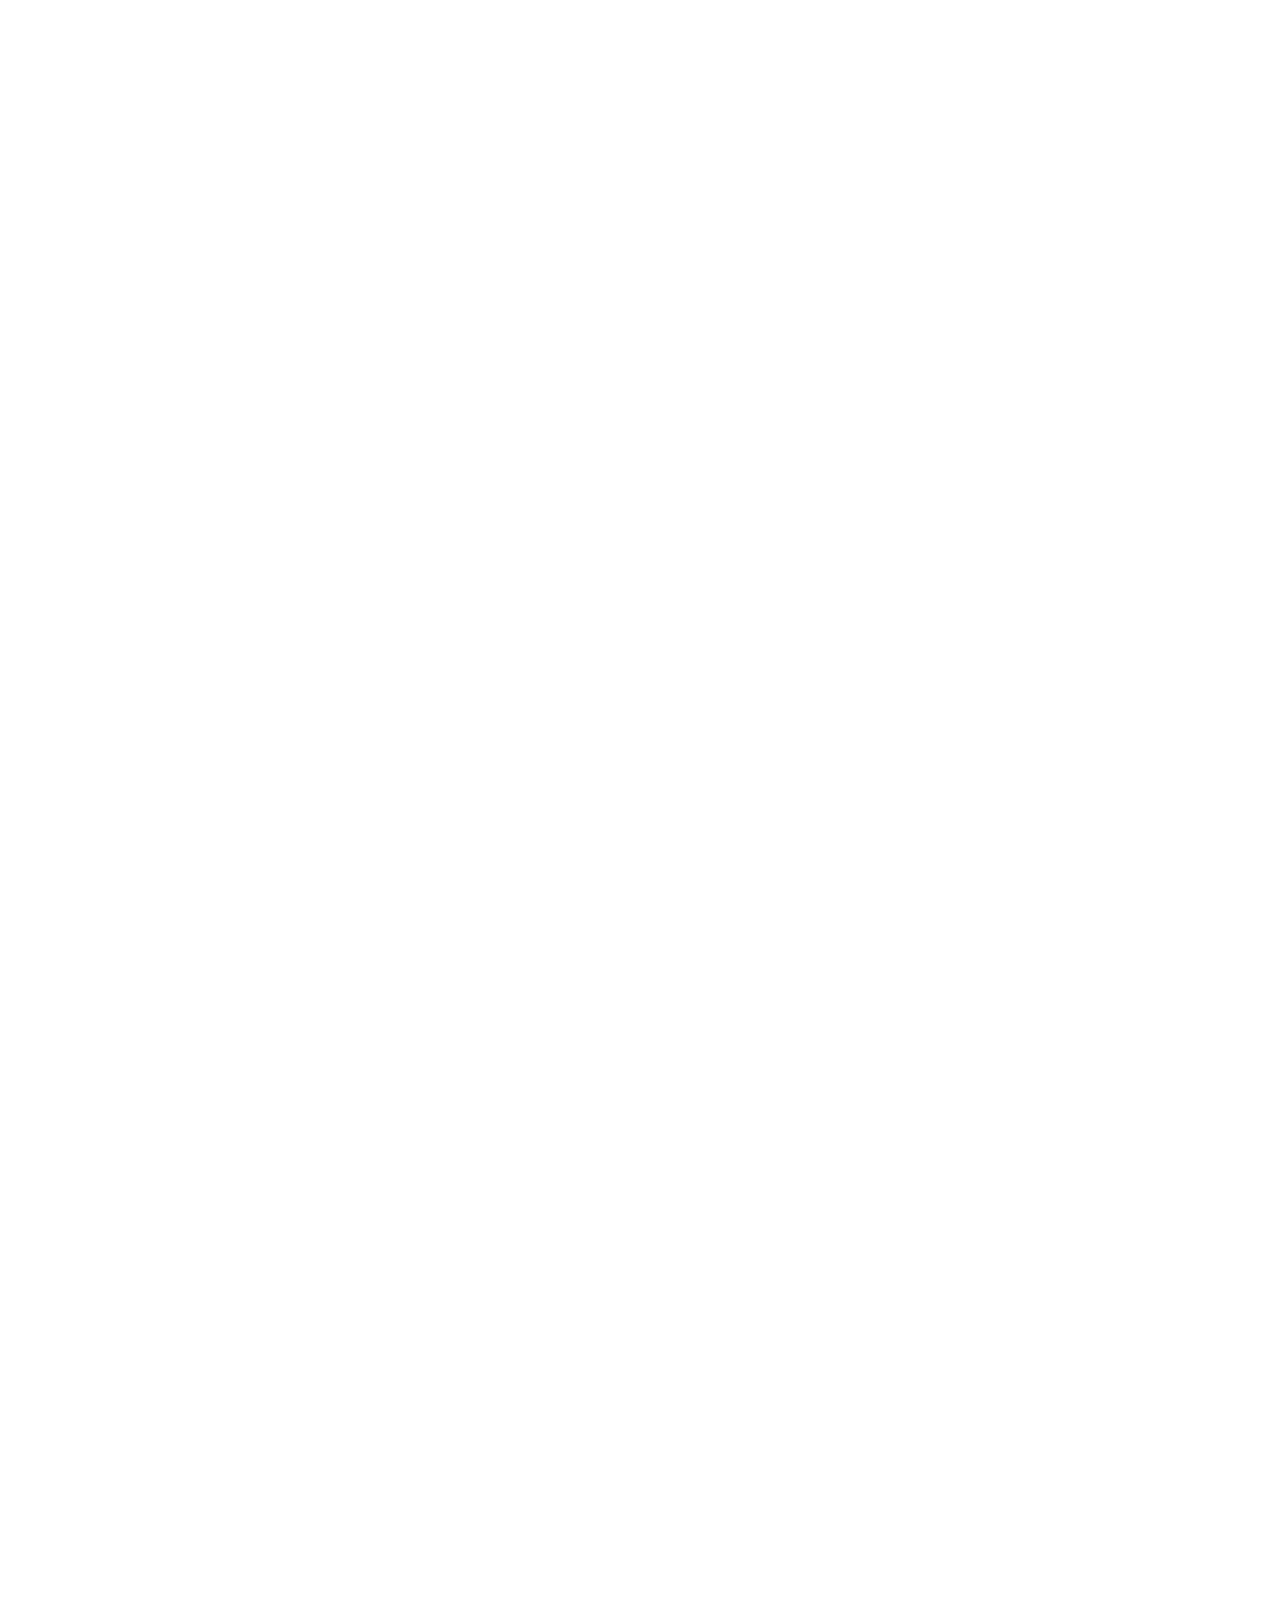
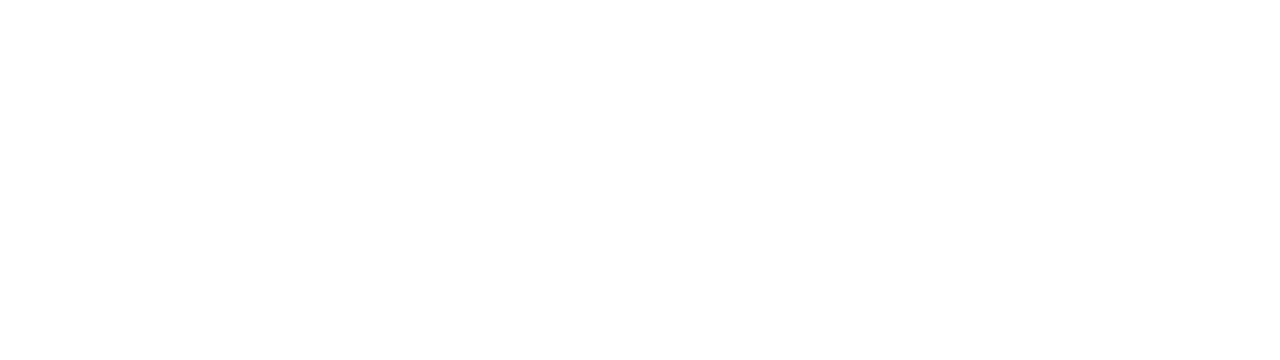
==== index.html @ fdbd2ed8 "Initial commit" ====
<!DOCTYPE html>
<html lang="en">
<head>
	<title>Caleb Winters</title>
	<meta charset="utf-8"/>
	<meta name="description" content="Caleb Winters is a sound designer and composer. He lives in Toronto." />
	<meta name="viewport" content="width=device-width, initial-scale=1.0, minimum-scale=1.0" />
	<meta name="google-site-verification" content="Ek0F6ujtkNCTBrGS--x4PzBOEgIcGZCTRM3AyG7fqHs" />

	<meta property="og:url" content="http://calebwinters.ca//"/>
	<meta property="og:site_name" content="Caleb Winters"/>


	<link rel="shortcut icon" type="image/ico" href="/favicon.png" />
	<link rel="stylesheet" media="screen, projection" href="/css/styles.min.css" />

	<!--[if lt IE 9]>
		<script src="http://html5shim.googlecode.com/svn/trunk/html5.js"></script>
	<![endif]-->

	<script src="/js/modernizr.js"></script>
	<script type="text/javascript">
		var html = document.getElementsByTagName('html')[0];
		html.className += '  wf-loading';
		setTimeout(function() { html.className = html.className.replace(' wf-loading', '');}, 4000);
		WebFontConfig = { fontdeck: { id: '41687' } };
		(function() {
		  var wf = document.createElement('script');
		  wf.src = ('https:' == document.location.protocol ? 'https' : 'http') +
		  '://ajax.googleapis.com/ajax/libs/webfont/1/webfont.js';
		  wf.type = 'text/javascript';
		  wf.async = 'true';
		  var s = document.getElementsByTagName('script')[0];
		  s.parentNode.insertBefore(wf, s);
		})();
	</script>
 	<script>
		window.analytics||(window.analytics=[]),window.analytics.methods=["identify","track","trackLink","trackForm","trackClick","trackSubmit","page","pageview","ab","alias","ready","group","on","once","off"],window.analytics.factory=function(t){return function(){var a=Array.prototype.slice.call(arguments);return a.unshift(t),window.analytics.push(a),window.analytics}};for(var i=0;i<window.analytics.methods.length;i++){var method=window.analytics.methods[i];window.analytics[method]=window.analytics.factory(method)}window.analytics.load=function(t){var a=document.createElement("script");a.type="text/javascript",a.async=!0,a.src=("https:"===document.location.protocol?"https://":"http://")+"d2dq2ahtl5zl1z.cloudfront.net/analytics.js/v1/"+t+"/analytics.min.js";var n=document.getElementsByTagName("script")[0];n.parentNode.insertBefore(a,n)},window.analytics.SNIPPET_VERSION="2.0.8",
		window.analytics.load("pyxj7vulhv");
		window.analytics.page("Index", "Home");
	</script>
</head>
<body>

	<div class="container">

		<header role="masthead"class="index-active">
	<div class="wrap">
		<!-- <a href="/" class="mark">&nbsp;</a> -->
		<img src="/img/loading.png" class="spinner" />
		<a href="/" class="name">Caleb Winters</a>
		<div>
			<a href="/about/" class="about-link">About</a>
			<a href="/" class="work-link">Portfolio</a>
			<a href="/" class="project-link">Project</a>
					</div>
	</div>
	<a href="/" class="index-link">Index</a>
</header>
		<section class="about page ">

	<div class="wrap">

		<article>


<h1><p>&nbsp;</p>
</h1>
<div class="mark">
	<img src="/img/mark.svg" />
</div>
<img class="portrait" src="/img/portrait.jpg" />

<section class="content">

	<p>Caleb Winters is a composer who specializes in audio production and recording. He has worked with organizations such as <a href="http://www.rcmusic.ca" target="_blank">The Royal Conservatory of Music</a> and <a href="http://graysonmatthews.com" target="_blank">Grayson Matthews</a>. He has also contributed to television shows as a musician and audio editor.</p>

<p>Since graduating from Fanshawe College, Caleb has been studying at the University of Ottawa with a major in communication. He is presently seeking opportunities in this field while he continues doing freelance audio work.</p>


	<div class="contact group">
		<h6>Contact</h6>
		<p>
			<a href="mailto:hello@calebwinters.ca">hello@calebwinters.ca</a>
			<a href="tel:+647 502-1991">+647 502-1991</a>
		</p>
	</div>

	<a href="http://rosszurowski.com/" class="small credit" target="_blank">Site by Ross Zurowski</a>
	<p class="small">Copyright &copy; Caleb Winters 2015</p>

</section>
		</article>

	</div>

</section>
		<section class="index active group">
		<div class="fill-wrap">
			<div class="wrap hidden">
				<div class="grid-sizer"></div>
				<div class="gutter-sizer"></div>
				<a href="/journey/" class="half">
					<div class="thumb"><img src="/journey/thumb.jpg" /><span class="play-icon"></span></div>
					<h3>Journey</h3>
					<h5>Composition</h5>
				</a>
				<a href="/led-by-the-wind/" class="full">
					<div class="thumb"><img src="/led-by-the-wind/thumb.jpg" /><span class="play-icon"></span></div>
					<h3>Led By the Wind</h3>
					<h5>Video</h5>
				</a>
				<a href="/pingu/" class="half">
					<div class="thumb"><img src="/pingu/thumb.jpg" /><span class="play-icon"></span></div>
					<h3>Pingu</h3>
					<h5>Composition & Foley</h5>
				</a>
				<a href="/the-next-step/" class="half">
					<div class="thumb"><img src="/the-next-step/thumb.jpg" /><span class="play-icon"></span></div>
					<h3>The Next Step</h3>
					<h5>Television Audio</h5>
				</a>
				<a href="/carnival-eats/" class="third">
					<div class="thumb"><img src="/carnival-eats/thumb.jpg" /><span class="play-icon"></span></div>
					<h3>Carnival Eats</h3>
					<h5>Television Audio</h5>
				</a>
				<a href="/yellow/" class="third">
					<div class="thumb"><img src="/yellow/thumb.png" /><span class="play-icon"></span></div>
					<h3>Yellow</h3>
					<h5>Cover Song</h5>
				</a>
				<a href="/elsewhere/" class="full">
					<div class="thumb"><img src="/elsewhere/thumb.jpg" /><span class="play-icon"></span></div>
					<h3>Elsewhere</h3>
					<h5>Album</h5>
				</a>
				<a href="/weather-jingle/" class="half">
					<div class="thumb"><img src="/weather-jingle/thumb.png" /><span class="play-icon"></span></div>
					<h3>Weather Jingle</h3>
					<h5>Composition</h5>
				</a>
				<a href="/you-are-the-sea/" class="third">
					<div class="thumb"><img src="/you-are-the-sea/thumb.jpg" /><span class="play-icon"></span></div>
					<h3>You Are The Sea</h3>
					<h5>Album</h5>
				</a>
		</div>
		</div>

		<footer>
			<div class="wrap">
				<p class="small">Copyright &copy; Caleb Winters 2015</p>
			</div>
		</footer>

	</section>
		<section class="project">

	<div class="wrap">

		<article>


<header>
	<h2></h2>
	<div>
		<h4 class="year"></h4>
		<h4 class="client"></h4>
	</div>
</header>

<div class="content">
	<div class="description">
		<p>Caleb Winters is a sound designer and composer. He lives in Toronto.</p>
	</div>
	</div>


	<div class="cta">
			<a href="/" class="back-to-index">Back to Index</a>
		</div>


		</article>

	</div>

</section>
			<div class="supports-error">
		<div class="wrap">
			<p>I'm really sorry about this, but your browser is too old to play the audio/video on this site.</p>
			<p>You can download a zip of my portfolio <a href="#">here</a>, or you can (and probably should) <a href="#">upgrade your browser</a>.</p>
			<a href="#" class="supports-error-close">Continue to the site anyways</a>
		</div>
	</div>
	</div>


<script src="/js/jquery.min.js"></script>
	<script src="/js/scripts.min.js"></script>
</body>
</html>
---- css/styles.min.css ----
article,aside,details,figcaption,figure,footer,header,hgroup,main,nav,section,summary{display:block}audio,canvas,video{display:inline-block}audio:not([controls]){display:none;height:0}[hidden]{display:none}html{font-family:sans-serif;-webkit-text-size-adjust:100%;-ms-text-size-adjust:100%}body{margin:0}a:focus{outline:none}a:active,a:hover{outline:0}h1{margin:.67em 0}abbr[title]{border-bottom:1px dotted}b,strong{font-weight:700}dfn{font-style:italic}hr{box-sizing:content-box;height:0}mark{background:#ff0;color:#000}code,kbd,pre,samp{font-family:monospace,serif;font-size:1em}pre{white-space:pre-wrap}q{quotes:"\201C" "\201D" "\2018" "\2019"}small{font-size:80%}sub,sup{position:relative;font-size:75%;line-height:0;vertical-align:baseline}sup{top:-.5em}sub{bottom:-.25em}img{border:0}svg:not(:root){overflow:hidden}figure{margin:0}fieldset{border:1px solid silver;margin:0 2px;padding:.35em .625em .75em}legend{border:0;padding:0}button,input,select,textarea{margin:0;font-family:inherit;font-size:100%}button,input{line-height:normal}button,select{text-transform:none}button,html input[type="button"],input[type="reset"],input[type="submit"]{cursor:pointer;-webkit-appearance:none;-moz-appearance:none;-ms-appearance:none;appearance:none}button[disabled],html input[disabled]{cursor:default}input[type="checkbox"],input[type="radio"]{box-sizing:border-box;padding:0}input[type="search"]{box-sizing:content-box;-webkit-appearance:textfield}input[type="search"]::-webkit-search-cancel-button,input[type="search"]::-webkit-search-decoration{-webkit-appearance:none}button::-moz-focus-inner,input::-moz-focus-inner{border:0;padding:0}textarea{overflow:auto;vertical-align:top}table{border-spacing:0;border-collapse:collapse}*{box-sizing:border-box}.group:after,.project header:after,.project .content:after,.wrap:after{display:block;visibility:hidden;clear:both;height:0;content:"."}html{background:#fff;font-size:100%;height:100%}body{position:relative;width:100%;height:100%;color:#777;font:1rem/1.5 "Apercu Regular","Apercu",Arial,sans-serif;font-size-adjust:.508;font-weight:400;font-style:normal;opacity:1;-webkit-transition:opacity 200ms ease;transition:opacity 200ms ease}.container{position:relative;overflow:hidden;min-height:100%}.wrap{margin:0 auto;width:90%;max-width:48.75em}h1,h2,h3,h4,h5,h6{font-weight:500;text-rendering:optimizeLegibility}h1{color:#333;font-size:3em;line-height:1.375}h2{color:#444;font-size:1.5em}h2,h3{margin:0;text-transform:uppercase;letter-spacing:.09em}h3{color:#333;font-size:.9375em}h4{margin:0;color:#777}h5{margin:0;color:#8a8a8a;font-size:.6875em}h6{margin:.8em 0;color:#333;font-size:1em}a{color:inherit;text-decoration:none}.button{border:2px #8be4c2 solid;padding:.6em .9em;color:#64c998;font-size:.75em;letter-spacing:.07em;line-height:1;text-transform:uppercase}.button:hover{color:#fff;background:#8be4c2}p a{border-bottom:2px #777 solid;line-height:1.2}p{font-weight:400;margin:0 0 1em}.small{color:#999;font-size:.7em}.no-wrap{white-space:nowrap}ul{margin:0;list-style:none}img,video{display:block;max-width:100%;height:auto}.wf-loading body{visibility:hidden;opacity:0}.supports-error{display:none;position:fixed;top:0;left:0;right:0;bottom:0;background:#ff5252;padding:12.5% 0;color:#fff;font-size:1.7em;z-index:999}.no-support .supports-error{display:block}.supports-error .wrap{max-width:20em}.supports-error a{color:#861923;border-bottom:.15em #861923 solid}.supports-error p+p{margin-bottom:2em}.supports-error .supports-error-close{font-size:.5em}.supports-error .supports-error-close:after{content:" →";border-bottom:.15em #ff5252 solid}header[role="masthead"]{position:fixed;padding:3.5rem 0;top:0;left:0;right:0;z-index:9}header[role="masthead"] .index-link{opacity:0;pointer-events:none}header[role="masthead"].about-active .index-link,header[role="masthead"].project-active .index-link{display:block;position:fixed;top:3.7rem;right:94%;border-bottom:2px #555 solid;pointer-events:auto;opacity:1;color:#333;font-size:.8125em;-webkit-transition:opacity 200ms ease;transition:opacity 200ms ease}header[role="masthead"].about-active .index-link:hover,header[role="masthead"].project-active .index-link:hover{color:#555;border-bottom-color:#777}header[role="masthead"].about-active .index-link{left:93%;right:auto}header[role="masthead"] .wrap{position:absolute;left:5%;right:5%;width:70%;-webkit-transition:left 800ms cubic-bezier(.19,1,.22,1),right 800ms cubic-bezier(.19,1,.22,1),width 800ms cubic-bezier(.19,1,.22,1);transition:left 800ms cubic-bezier(.19,1,.22,1),right 800ms cubic-bezier(.19,1,.22,1),width 800ms cubic-bezier(.19,1,.22,1)}header[role="masthead"].project-active .wrap{left:9.5%;width:59.5%}header[role="masthead"].about-active .wrap{right:12.5%;width:64%}header[role="masthead"] div a{display:inline-block;margin-right:.9em;color:#222;font-size:.8125em;line-height:1rem;vertical-align:middle;-webkit-transition:opacity 200ms ease,visibility 200ms ease;transition:opacity 200ms ease,visibility 200ms ease}header[role="masthead"] .work-link,header[role="masthead"] .about-link,header[role="masthead"] .project-link{opacity:.5}header[role="masthead"] .name+div{display:inline-block}header[role="masthead"] div .name{margin-right:4.75em}header[role="masthead"] div .project-link{visibility:hidden;pointer-events:none;opacity:0}header[role="masthead"].about-active .name{color:#8be4c2}header[role="masthead"] .work-link:hover,header[role="masthead"] .about-link:hover,header[role="masthead"].index-active .work-link,header[role="masthead"].about-active .about-link,header[role="masthead"].project-active .project-link{visibility:visible;opacity:1}header[role="masthead"] .name:before{content:'About ';visibility:hidden;position:absolute;left:-4.25em;pointer-events:none;margin:0 .5em;text-align:right;opacity:0;-webkit-transition:opacity 200ms ease,visibility 200ms ease;transition:opacity 200ms ease,visibility 200ms ease}header[role="masthead"].about-active .name:before{visibility:visible;opacity:.5}header[role="masthead"] .spinner{position:absolute;top:20%;left:-2em;-webkit-animation:loading-spin .5s infinite linear;animation:loading-spin .5s infinite linear;-webkit-transition:opacity 200ms ease;transition:opacity 200ms ease;opacity:0}header[role="masthead"].index-active.loading .spinner{opacity:1}.page,.project,.index{position:fixed;top:0;bottom:0;left:0;right:0;width:100%;-webkit-transition:-webkit-transform 800ms cubic-bezier(.19,1,.12,1),opacity 400ms ease;transition:transform 800ms cubic-bezier(.19,1,.12,1),opacity 400ms ease}.page.active,.project.active,.index.active{display:block;position:relative}.index.active{z-index:7}.page.active,.project.active{width:77.5%;z-index:8}.page.active{-webkit-transform:translateX(-120%);-ms-transform:translateX(-120%);transform:translateX(-120%)}.project.active{margin-left:auto}.project.active.slide{-webkit-transform:translateX(0);-ms-transform:translateX(0);transform:translateX(0)}.about.active.slide{-webkit-transform:translateX(7.5%);-ms-transform:translateX(7.5%);transform:translateX(7.5%)}.page .wrap{position:relative}.index .fill-wrap,.project .wrap,.not-found .wrap{position:relative;padding-top:14em}.page .wrap{padding-top:14.7em}.index.previous .fill-wrap,.index.next .fill-wrap{cursor:pointer;background:#f2f2f2;-webkit-transition:background-color 1200ms ease;transition:background-color 1200ms ease}.index.previous{-webkit-transform:translateX(-85%);-ms-transform:translateX(-85%);transform:translateX(-85%)}.index.next{-webkit-transform:translateX(85%);-ms-transform:translateX(85%);transform:translateX(85%)}.index.previous .wrap,.index.next .wrap{opacity:.5}.index .fill-wrap{margin:0 auto;width:100%;min-height:100%}.index .fill-wrap .wrap{max-width:none;-webkit-transition:opacity 800ms ease;transition:opacity 800ms ease}.index .fill-wrap .wrap.hidden{opacity:0}.index.active{margin-bottom:4em}.index .grid-sizer{width:6%}.index .gutter-sizer{width:9%}.index a{float:left;width:auto;margin-bottom:5%}.index.previous a,.index.next a{pointer-events:none}.index a .thumb:hover:after{background:rgba(0,0,0,.2)}.index a .thumb:hover .play-icon:after{opacity:1;-webkit-transform:translate(0,0);-ms-transform:translate(0,0);transform:translate(0,0)}.index a:hover h3,.index a:hover h5{opacity:.6}.index a .thumb{position:relative;margin-bottom:1em}.index a .thumb:after{left:0;background:rgba(0,0,0,0);-webkit-transition:background 200ms ease;transition:background 200ms ease}.index a .thumb:after,.index a .play-icon:after{content:' ';position:absolute;top:0;right:0;bottom:0}.index a .play-icon:after{display:block;opacity:0;left:2.75em;margin:auto;background:0 0;border:20px solid transparent;border-width:20px 42px;border-left-color:#fff;width:0;height:0;-webkit-transform:translate(0,5px);-ms-transform:translate(0,5px);transform:translate(0,5px);-webkit-transition:opacity 200ms ease,-webkit-transform 200ms ease;transition:opacity 200ms ease,transform 200ms ease;z-index:99}.index a.full{width:54%}.index a.half{width:37%}.index a.third{width:24%}footer{margin:4em 0}.project{display:none;-webkit-transform:translateX(120%);-ms-transform:translateX(120%);transform:translateX(120%);margin-bottom:8em}.project .wrap{margin:0 auto 0 0}.project .video,.project .audio{margin-bottom:4em}.project header{margin-bottom:3.5em}.project h2{float:left;line-height:1.7rem;width:47%}.project h2:before{content:' ';display:block;margin:0 0 .8rem;background:#f2f2f2;width:3.75rem;height:.35rem}.project header div{float:left;margin:0 5% 0 7%;width:38%}.project h4{float:left;margin:0 2em 1em 0;font-weight:500;line-height:1.2rem;vertical-align:bottom}.project h4:before{content:' ';display:block;margin:0 0 1.25rem;background:#f2f2f2;width:2.5rem;height:.35rem}.project .content{margin-bottom:2em}.project .content .description{float:left;width:47%;font-size:.875rem}.project .copyright{float:left;margin:0 5% 1em 7%;width:38%;color:#999;font-size:.7em}.project .cta{margin:6em 0 8em}.cta a{border-bottom:2px #777 solid}.page{display:none;-webkit-transform:translateX(-50%);-ms-transform:translateX(-50%);transform:translateX(-50%)}.page .content{max-width:30em}.about header[role="masthead"] .index-link{display:block;right:auto;left:93%}.about{margin:0 0 6em}.about .index{background:#f2f2f2;position:absolute;top:0;bottom:0;left:85%;width:100%;overflow:hidden;opacity:.7}.about h1{color:#111;max-width:10em;margin:-.3em 0 0 -3em}.about .mark{display:block;position:absolute;top:49%;left:-12em;z-index:-1}.about .portrait{position:absolute;top:2.2em;left:39%;width:60%;max-width:26em;z-index:-1}.about .contact{margin:4em 0 3em}.about .contact a{float:left;clear:left;margin-bottom:.6em}.video,.audio{background:#000;position:relative;-webkit-user-select:none;-moz-user-select:none;-ms-user-select:none;user-select:none}.video.state-fullscreen{background:#000;max-width:none;width:100%;height:100%;margin:0}.video.state-fullscreen video{position:absolute;top:0;bottom:0;left:0;right:0;margin:auto;min-height:100%;min-width:100%;max-width:none}.video.state-fullscreen:not(.state-controls){cursor:none}.video .meta,.audio .meta{cursor:default;position:absolute;top:0;left:102%;right:-50%;font-size:.8125em;-webkit-transform:rotate(90deg);-ms-transform:rotate(90deg);transform:rotate(90deg);-webkit-transform-origin:left bottom;-ms-transform-origin:left bottom;transform-origin:left bottom}.video.state-fullscreen .meta{display:none}.video video{opacity:1;-webkit-transition:opacity 800ms ease 800ms;transition:opacity 800ms ease 800ms}.video .preview{cursor:pointer;position:absolute;top:0;left:0;right:0;bottom:0;opacity:0;z-index:4;-webkit-transition:opacity 300ms ease 0;transition:opacity 300ms ease 0}.video.state-preview .preview{opacity:1;-webkit-transition-delay:200ms;transition-delay:200ms}.video.state-playing .preview{display:none}.video.state-preview:hover .preview .overlay{background:rgba(0,0,0,.2)}.video.state-preview:not(.state-playing) video{opacity:0;-webkit-transition-delay:0;transition-delay:0}.video .preview .preview-play{position:absolute;top:50%;left:50%;margin:-1.6em 0 0 -1.8em;width:3.6em;height:3.2em;z-index:15;-webkit-transition:opacity 300ms ease;transition:opacity 300ms ease}.video .preview .overlay{position:absolute;top:0;left:0;right:0;bottom:0;background:rgba(0,0,0,.3);-webkit-transition:background 300ms ease;transition:background 300ms ease}.preview .preview-play:before,.controls .play-pause:before{content:' ';display:block;position:relative;top:0;right:1px;background:0 0;border:14px solid transparent;border-width:14px 30px;border-left-color:#fff;width:0;height:0;-webkit-transform:scale(.999);-ms-transform:scale(.999);transform:scale(.999);opacity:1}.preview .preview-play:before{border-width:24px 50px}.controls .play-pause:hover,.video.state-preview:hover .preview-play{opacity:.6}.video.state-playing .controls .play-pause:before,.audio.state-playing .controls .play-pause:before{top:0;right:0;border-width:0 8px;border-left-color:#fff;border-right-color:#fff;width:6px;height:28px}.video .controls,.audio .controls{position:absolute;top:0;left:0;right:0;bottom:0;background:-webkit-linear-gradient(top,rgba(0,0,0,0)0%,rgba(0,0,0,0)75%,rgba(0,0,0,.09)85%,rgba(0,0,0,.31)97%,rgba(0,0,0,.36)100%);background:linear-gradient(to bottom,rgba(0,0,0,0)0%,rgba(0,0,0,0)75%,rgba(0,0,0,.09)85%,rgba(0,0,0,.31)97%,rgba(0,0,0,.36)100%)}.video.hide-control-overlay .controls,.audio.hide-control-overlay .controls{background:0 0}.video .controls{opacity:0;-webkit-transition:opacity 400ms ease 100ms;transition:opacity 400ms ease 100ms}.video.state-controls:not(.state-preview) .controls{opacity:1;-webkit-transition:opacity 400ms ease 0;transition:opacity 400ms ease 0}.controls .play-pause,.controls .progress,.controls .fullscreen{position:absolute;z-index:10}.controls .play-pause{left:2.75em;bottom:1.6em;width:2em;height:1.8em}.controls .progress{left:18%;bottom:1.6em}.controls .fullscreen{right:2.3em;bottom:1.8em}.controls .progress{cursor:pointer;width:72%}.audio .controls .progress{width:82%}.album .controls .progress{width:50%}.controls .progress .current-time,.controls .progress .total-time,.controls .progress .track{display:inline-block;color:#fff;line-height:2em;vertical-align:middle}.controls .progress .current-time,.controls .progress .total-time{font-size:.6875em;font-weight:300;opacity:.3;width:2.8em}.controls .progress .total-time{padding-left:.1em;text-align:center}.controls .track{position:relative;top:-1px;background:rgba(255,255,255,.3);width:80%;height:.25em}.controls .track .playhead{position:absolute;top:0;left:0;bottom:0;width:0;background:rgba(255,255,255,1)}.controls .fullscreen{background:url('/img/fullscreen.svg') no-repeat;width:16px;height:16px;vertical-align:middle}.controls .fullscreen:hover{opacity:.6}.video.state-fullscreen .controls .fullscreen{background-image:url('/img/no-fullscreen.svg')}.controls .playlist{background:rgba(25,25,25,.95);position:absolute;top:0;bottom:0;right:0;width:11.875rem;font-size:.8125em;line-height:2}.controls .playlist nav{position:absolute;left:0;right:0;bottom:0;padding:1em 2em 1.9em;list-style:none;counter-reset:number}.controls .playlist a{position:relative;display:list-item;padding-left:1em;margin-bottom:.5em;opacity:.3;color:#fff;line-height:1.4}.controls .playlist a:hover{opacity:.5}.controls .playlist a.active{opacity:.99}.controls .playlist a:before{counter-increment:number;content:counter(number);display:inline-block;position:absolute;top:.15em;left:-.25em;margin-right:.95em;opacity:.4;font-size:.8em;vertical-align:middle}.controls .playlist a.active:before{opacity:1}.state-playing .controls .playlist a.active:before{content:' ';top:.45em;left:-.3em;margin-right:-.2em;background:0 0;border:3px solid transparent;border-width:3px 6px;border-left-color:#fff;width:0;height:0}@media only screen and (max-width:77em){.about h1{margin-left:-1em;font-size:2.75em}.about .portrait{left:50%;max-width:22em}.about .mark{top:36%;left:50%}}@media only screen and (max-width:60em){header[role="masthead"] .wrap{width:80%}header[role="masthead"].project-active .wrap{left:22.5%;width:59.5%}header[role="masthead"].about-active .wrap{right:22.5%;width:59.5%}header[role="masthead"].about-active .index-link,header[role="masthead"].project-active .index-link{right:90.5%}header[role="masthead"].about-active .index-link{left:90.5%;right:auto}.index.next{-webkit-transform:translateX(83%);-ms-transform:translateX(83%);transform:translateX(83%)}.about h1{margin:4.5em 0 0}.about .portrait{position:absolute;top:8em;left:-3em;width:90%;min-width:28em;max-width:28em}.about .mark{top:19em;left:20em;width:100%;z-index:5}.controls .progress{left:20%}.controls .track{width:70%}}@media only screen and (max-width:45em){.controls .progress{left:23%}.controls .track{width:60%}}@media only screen and (max-width:35em){header[role="masthead"] .wrap{width:90%}header[role="masthead"] .name+div{display:block}header[role="masthead"] .name:before{top:-1.5em;left:0;margin:0}header[role="masthead"].project-active .wrap{left:7.5%;width:87.5%}header[role="masthead"].about-active .wrap{right:7.5%;width:87.5%}header[role="masthead"].project-active .index-link,header[role="masthead"].about-active .index-link{display:none}.index.previous,.index.next{padding:0}.index.previous{-webkit-transform:translateX(-97.5%);-ms-transform:translateX(-97.5%);transform:translateX(-97.5%)}.index.next{-webkit-transform:translateX(97.5%);-ms-transform:translateX(97.5%);transform:translateX(97.5%)}.about.active,.project.active{width:92.5%}.page .wrap,.index .wrap,.project .wrap,.not-found .wrap{padding-top:10em}.index a{text-align:center;margin-bottom:0}.index a .thumb{margin-bottom:1.5em}.index a .play-icon:after{left:2em;border-width:15px 32px}.index h3,.index h5{display:none}.index .fill-wrap{width:100%}.about.active.slide{-webkit-transform:translateX(5%);-ms-transform:translateX(5%);transform:translateX(5%)}.about .wrap{margin:0 auto 0 0;width:95%}.about h1{font-size:2.4em;margin:5.5em 0 0}.about .portrait{position:absolute;top:9em;left:-2em;width:80%;min-width:22em;max-width:22em}.about .mark{top:17.5em;left:11.5em;width:100%;z-index:5}.project .wrap{width:95%}.project .content .description{width:100%}.project .copyright{margin:0 0 1em;width:100%}.video .meta,.audio .meta{display:none}.controls .play-pause{left:50%;top:50%;margin:-.6em 0 0 -.8em}.album .controls .play-pause{top:50%;left:29%}.album .controls .progress{left:15%;margin-left:-2em}.controls .playlist{width:9.5rem}}@media only screen and (max-width:25em){.controls .fullscreen{right:.9em;bottom:.8em}.controls .progress{display:none}}@-webkit-keyframes loading-spin{from{-webkit-transform:rotate(0);transform:rotate(0)}to{-webkit-transform:rotate(360deg);transform:rotate(360deg)}}@keyframes loading-spin{from{-webkit-transform:rotate(0);transform:rotate(0)}to{-webkit-transform:rotate(360deg);transform:rotate(360deg)}}
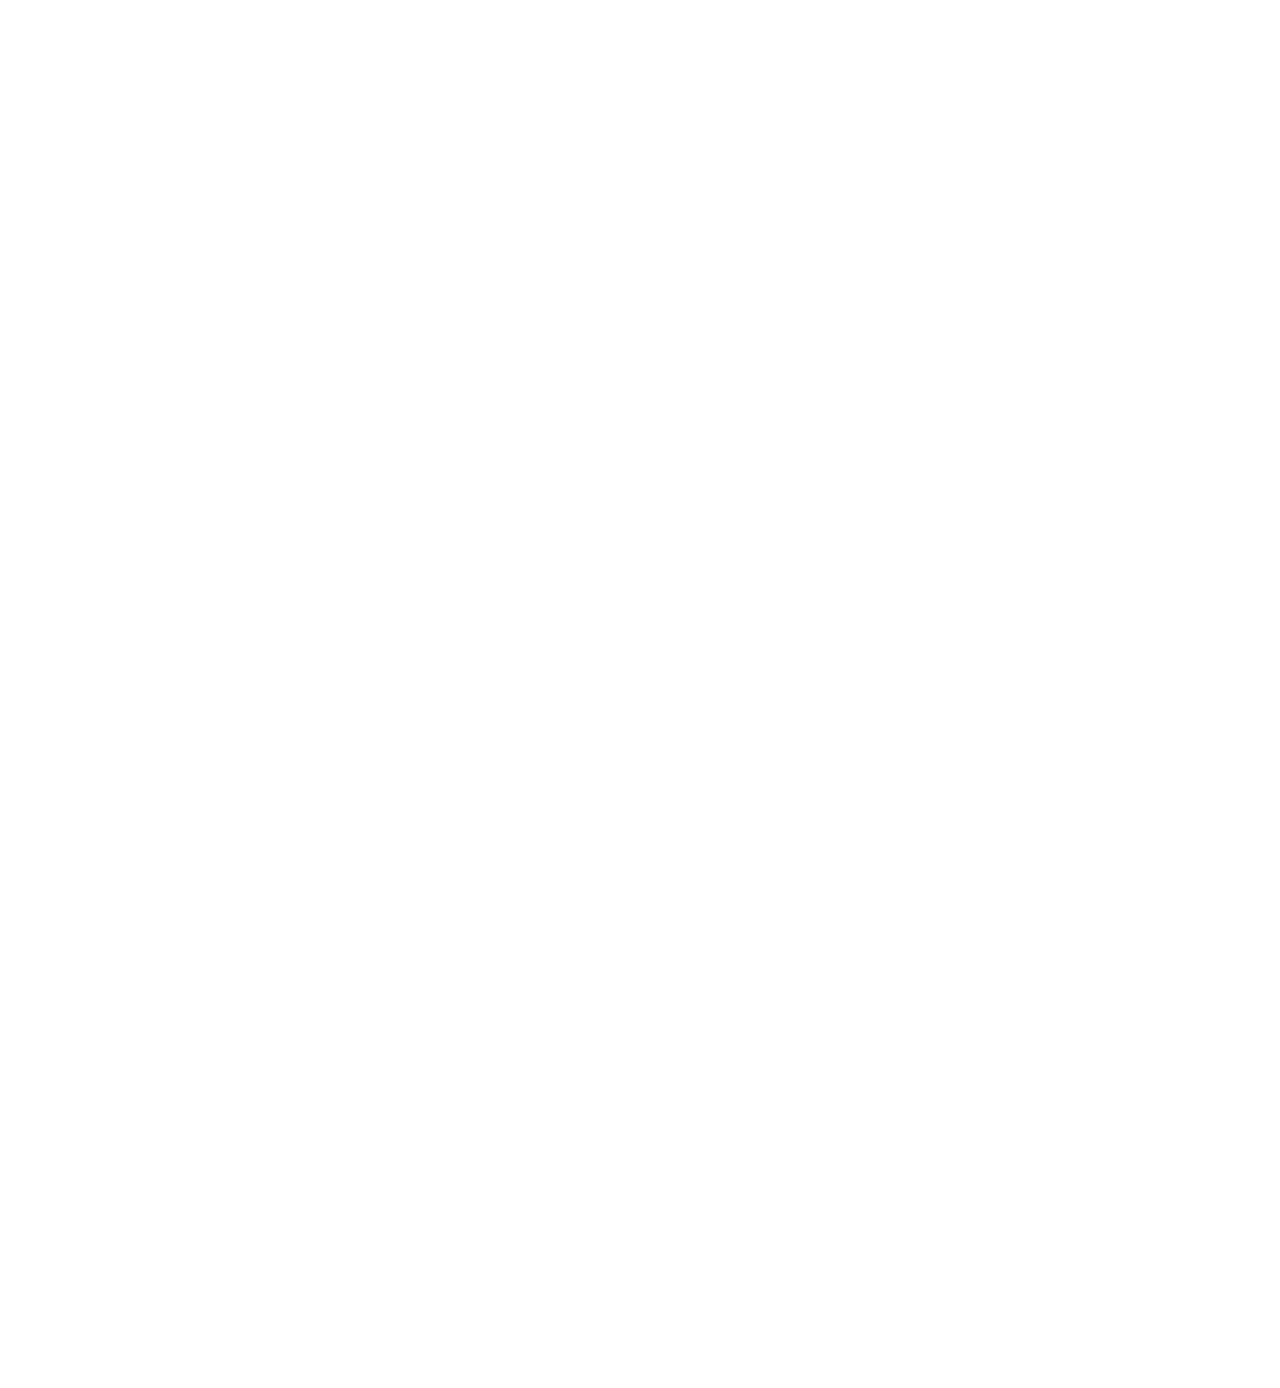
==== commit 7f5f8890: "'Glow in the Dark' update" ====
--- a/index.html
+++ b/index.html
@@ -15,29 +15,29 @@
 	<link rel="stylesheet" media="screen, projection" href="/css/styles.min.css" />
 
 	<!--[if lt IE 9]>
-		<script src="http://html5shim.googlecode.com/svn/trunk/html5.js"></script>
+	<script src="http://html5shim.googlecode.com/svn/trunk/html5.js"></script>
 	<![endif]-->
 
 	<script src="/js/modernizr.js"></script>
 	<script type="text/javascript">
-		var html = document.getElementsByTagName('html')[0];
-		html.className += '  wf-loading';
-		setTimeout(function() { html.className = html.className.replace(' wf-loading', '');}, 4000);
-		WebFontConfig = { fontdeck: { id: '41687' } };
-		(function() {
-		  var wf = document.createElement('script');
-		  wf.src = ('https:' == document.location.protocol ? 'https' : 'http') +
-		  '://ajax.googleapis.com/ajax/libs/webfont/1/webfont.js';
-		  wf.type = 'text/javascript';
-		  wf.async = 'true';
-		  var s = document.getElementsByTagName('script')[0];
-		  s.parentNode.insertBefore(wf, s);
-		})();
+	var html = document.getElementsByTagName('html')[0];
+	html.className += '  wf-loading';
+	setTimeout(function() { html.className = html.className.replace(' wf-loading', '');}, 4000);
+	WebFontConfig = { fontdeck: { id: '41687' } };
+	(function() {
+		var wf = document.createElement('script');
+		wf.src = ('https:' == document.location.protocol ? 'https' : 'http') +
+		'://ajax.googleapis.com/ajax/libs/webfont/1/webfont.js';
+		wf.type = 'text/javascript';
+		wf.async = 'true';
+		var s = document.getElementsByTagName('script')[0];
+		s.parentNode.insertBefore(wf, s);
+	})();
 	</script>
- 	<script>
-		window.analytics||(window.analytics=[]),window.analytics.methods=["identify","track","trackLink","trackForm","trackClick","trackSubmit","page","pageview","ab","alias","ready","group","on","once","off"],window.analytics.factory=function(t){return function(){var a=Array.prototype.slice.call(arguments);return a.unshift(t),window.analytics.push(a),window.analytics}};for(var i=0;i<window.analytics.methods.length;i++){var method=window.analytics.methods[i];window.analytics[method]=window.analytics.factory(method)}window.analytics.load=function(t){var a=document.createElement("script");a.type="text/javascript",a.async=!0,a.src=("https:"===document.location.protocol?"https://":"http://")+"d2dq2ahtl5zl1z.cloudfront.net/analytics.js/v1/"+t+"/analytics.min.js";var n=document.getElementsByTagName("script")[0];n.parentNode.insertBefore(a,n)},window.analytics.SNIPPET_VERSION="2.0.8",
-		window.analytics.load("pyxj7vulhv");
-		window.analytics.page("Index", "Home");
+	<script>
+	window.analytics||(window.analytics=[]),window.analytics.methods=["identify","track","trackLink","trackForm","trackClick","trackSubmit","page","pageview","ab","alias","ready","group","on","once","off"],window.analytics.factory=function(t){return function(){var a=Array.prototype.slice.call(arguments);return a.unshift(t),window.analytics.push(a),window.analytics}};for(var i=0;i<window.analytics.methods.length;i++){var method=window.analytics.methods[i];window.analytics[method]=window.analytics.factory(method)}window.analytics.load=function(t){var a=document.createElement("script");a.type="text/javascript",a.async=!0,a.src=("https:"===document.location.protocol?"https://":"http://")+"d2dq2ahtl5zl1z.cloudfront.net/analytics.js/v1/"+t+"/analytics.min.js";var n=document.getElementsByTagName("script")[0];n.parentNode.insertBefore(a,n)},window.analytics.SNIPPET_VERSION="2.0.8",
+	window.analytics.load("pyxj7vulhv");
+	window.analytics.page("Index", "Home");
 	</script>
 </head>
 <body>
@@ -45,159 +45,112 @@
 	<div class="container">
 
 		<header role="masthead"class="index-active">
-	<div class="wrap">
-		<!-- <a href="/" class="mark">&nbsp;</a> -->
-		<img src="/img/loading.png" class="spinner" />
-		<a href="/" class="name">Caleb Winters</a>
-		<div>
-			<a href="/about/" class="about-link">About</a>
-			<a href="/" class="work-link">Portfolio</a>
-			<a href="/" class="project-link">Project</a>
+			<div class="wrap">
+				<!-- <a href="/" class="mark">&nbsp;</a> -->
+				<img src="/img/loading.png" class="spinner" />
+				<a href="/" class="name">Caleb Winters</a>
+				<div>
+					<a href="/about/" class="about-link">About</a>
+					<a href="/" class="work-link">Portfolio</a>
+					<a href="/" class="project-link">Project</a>
+				</div>
+			</div>
+			<a href="/" class="index-link">Index</a>
+		</header>
+		<section class="about page ">
+			<div class="wrap">
+				<article>
+					<h1><p>&nbsp;</p></h1>
+					<div class="mark">
+						<img src="/img/mark.svg" />
 					</div>
-	</div>
-	<a href="/" class="index-link">Index</a>
-</header>
-		<section class="about page ">
-
-	<div class="wrap">
-
-		<article>
-
-
-<h1><p>&nbsp;</p>
-</h1>
-<div class="mark">
-	<img src="/img/mark.svg" />
-</div>
-<img class="portrait" src="/img/portrait.jpg" />
-
-<section class="content">
-
-	<p>Caleb Winters is a composer who specializes in audio production and recording. He has worked with organizations such as <a href="http://www.rcmusic.ca" target="_blank">The Royal Conservatory of Music</a> and <a href="http://graysonmatthews.com" target="_blank">Grayson Matthews</a>. He has also contributed to television shows as a musician and audio editor.</p>
-
-<p>Since graduating from Fanshawe College, Caleb has been studying at the University of Ottawa with a major in communication. He is presently seeking opportunities in this field while he continues doing freelance audio work.</p>
-
-
-	<div class="contact group">
-		<h6>Contact</h6>
-		<p>
-			<a href="mailto:hello@calebwinters.ca">hello@calebwinters.ca</a>
-			<a href="tel:+647 502-1991">+647 502-1991</a>
-		</p>
-	</div>
-
-	<a href="http://rosszurowski.com/" class="small credit" target="_blank">Site by Ross Zurowski</a>
-	<p class="small">Copyright &copy; Caleb Winters 2015</p>
-
-</section>
-		</article>
-
-	</div>
-
-</section>
+					<img class="portrait" src="/img/portrait.jpg" />
+					<section class="content">
+						<p>Caleb Winters is a composer who specializes in audio production and recording. He has worked with organizations such as <a href="http://www.rcmusic.ca" target="_blank">The Royal Conservatory of Music</a> and <a href="http://graysonmatthews.com" target="_blank">Grayson Matthews</a>. He has also contributed to television shows as a musician and audio editor.</p>
+						<p>Since graduating from Fanshawe College, Caleb has been studying at the University of Ottawa with a major in communication. He is presently seeking opportunities in this field while he continues doing freelance audio work.</p>
+						<div class="contact group">
+							<h6>Contact</h6>
+							<p>
+								<a href="mailto:hello@calebwinters.ca">hello@calebwinters.ca</a>
+								<a href="tel:+647 502-1991">+647 502-1991</a>
+							</p>
+						</div>
+						<a href="http://rosszurowski.com/" class="small credit" target="_blank">Site by Ross Zurowski</a>
+						<p class="small">Copyright &copy; Caleb Winters 2015</p>
+					</section>
+				</article>
+			</div>
+		</section>
 		<section class="index active group">
-		<div class="fill-wrap">
-			<div class="wrap hidden">
-				<div class="grid-sizer"></div>
-				<div class="gutter-sizer"></div>
-				<a href="/journey/" class="half">
-					<div class="thumb"><img src="/journey/thumb.jpg" /><span class="play-icon"></span></div>
-					<h3>Journey</h3>
-					<h5>Composition</h5>
-				</a>
-				<a href="/led-by-the-wind/" class="full">
-					<div class="thumb"><img src="/led-by-the-wind/thumb.jpg" /><span class="play-icon"></span></div>
-					<h3>Led By the Wind</h3>
-					<h5>Video</h5>
-				</a>
-				<a href="/pingu/" class="half">
-					<div class="thumb"><img src="/pingu/thumb.jpg" /><span class="play-icon"></span></div>
-					<h3>Pingu</h3>
-					<h5>Composition & Foley</h5>
-				</a>
-				<a href="/the-next-step/" class="half">
-					<div class="thumb"><img src="/the-next-step/thumb.jpg" /><span class="play-icon"></span></div>
-					<h3>The Next Step</h3>
-					<h5>Television Audio</h5>
-				</a>
-				<a href="/carnival-eats/" class="third">
-					<div class="thumb"><img src="/carnival-eats/thumb.jpg" /><span class="play-icon"></span></div>
-					<h3>Carnival Eats</h3>
-					<h5>Television Audio</h5>
-				</a>
-				<a href="/yellow/" class="third">
-					<div class="thumb"><img src="/yellow/thumb.png" /><span class="play-icon"></span></div>
-					<h3>Yellow</h3>
-					<h5>Cover Song</h5>
-				</a>
-				<a href="/elsewhere/" class="full">
-					<div class="thumb"><img src="/elsewhere/thumb.jpg" /><span class="play-icon"></span></div>
-					<h3>Elsewhere</h3>
-					<h5>Album</h5>
-				</a>
-				<a href="/weather-jingle/" class="half">
-					<div class="thumb"><img src="/weather-jingle/thumb.png" /><span class="play-icon"></span></div>
-					<h3>Weather Jingle</h3>
-					<h5>Composition</h5>
-				</a>
-				<a href="/you-are-the-sea/" class="third">
-					<div class="thumb"><img src="/you-are-the-sea/thumb.jpg" /><span class="play-icon"></span></div>
-					<h3>You Are The Sea</h3>
-					<h5>Album</h5>
-				</a>
+			<div class="fill-wrap">
+				<div class="wrap hidden">
+					<div class="grid-sizer"></div>
+					<div class="gutter-sizer"></div>
+					<a href="/glow-in-the-dark/" class="full">
+						<div class="thumb"><img src="/glow-in-the-dark/thumb.png" /><span class="play-icon"></span></div>
+						<h3>Glow in the Dark</h3>
+						<h5>Album</h5>
+					</a>
+					<a href="/led-by-the-wind/" class="half">
+						<div class="thumb"><img src="/led-by-the-wind/thumb.jpg" /><span class="play-icon"></span></div>
+						<h3>Led By the Wind</h3>
+						<h5>Video</h5>
+					</a>
+					<a href="/the-next-step/" class="half">
+						<div class="thumb"><img src="/the-next-step/thumb.jpg" /><span class="play-icon"></span></div>
+						<h3>The Next Step</h3>
+						<h5>Television Audio</h5>
+					</a>
+					<a href="/elsewhere/" class="full">
+						<div class="thumb"><img src="/elsewhere/thumb.jpg" /><span class="play-icon"></span></div>
+						<h3>Elsewhere</h3>
+						<h5>Album</h5>
+					</a>
+					<a href="/you-are-the-sea/" class="third">
+						<div class="thumb"><img src="/you-are-the-sea/thumb.jpg" /><span class="play-icon"></span></div>
+						<h3>You Are The Sea</h3>
+						<h5>Album</h5>
+					</a>
+				</div>
+			</div>
+			<footer>
+				<div class="wrap">
+					<p class="small">Copyright &copy; Caleb Winters 2015</p>
+				</div>
+			</footer>
+		</section>
+		<section class="project">
+			<div class="wrap">
+				<article>
+					<header>
+						<h2></h2>
+						<div>
+							<h4 class="year"></h4>
+							<h4 class="client"></h4>
+						</div>
+					</header>
+					<div class="content">
+						<div class="description">
+							<p>Caleb Winters is a sound designer and composer. He lives in Toronto.</p>
+						</div>
+					</div>
+					<div class="cta">
+						<a href="/" class="back-to-index">Back to Index</a>
+					</div>
+				</article>
+			</div>
+		</section>
+		<div class="supports-error">
+			<div class="wrap">
+				<p>I'm really sorry about this, but your browser is too old to play the audio/video on this site.</p>
+				<p>You can download a zip of my portfolio <a href="#">here</a>, or you can (and probably should) <a href="#">upgrade your browser</a>.</p>
+				<a href="#" class="supports-error-close">Continue to the site anyways</a>
+			</div>
 		</div>
-		</div>
-
-		<footer>
-			<div class="wrap">
-				<p class="small">Copyright &copy; Caleb Winters 2015</p>
-			</div>
-		</footer>
-
-	</section>
-		<section class="project">
-
-	<div class="wrap">
-
-		<article>
-
-
-<header>
-	<h2></h2>
-	<div>
-		<h4 class="year"></h4>
-		<h4 class="client"></h4>
-	</div>
-</header>
-
-<div class="content">
-	<div class="description">
-		<p>Caleb Winters is a sound designer and composer. He lives in Toronto.</p>
-	</div>
 	</div>
 
 
-	<div class="cta">
-			<a href="/" class="back-to-index">Back to Index</a>
-		</div>
-
-
-		</article>
-
-	</div>
-
-</section>
-			<div class="supports-error">
-		<div class="wrap">
-			<p>I'm really sorry about this, but your browser is too old to play the audio/video on this site.</p>
-			<p>You can download a zip of my portfolio <a href="#">here</a>, or you can (and probably should) <a href="#">upgrade your browser</a>.</p>
-			<a href="#" class="supports-error-close">Continue to the site anyways</a>
-		</div>
-	</div>
-	</div>
-
-
-<script src="/js/jquery.min.js"></script>
+	<script src="/js/jquery.min.js"></script>
 	<script src="/js/scripts.min.js"></script>
 </body>
-</html>+</html>
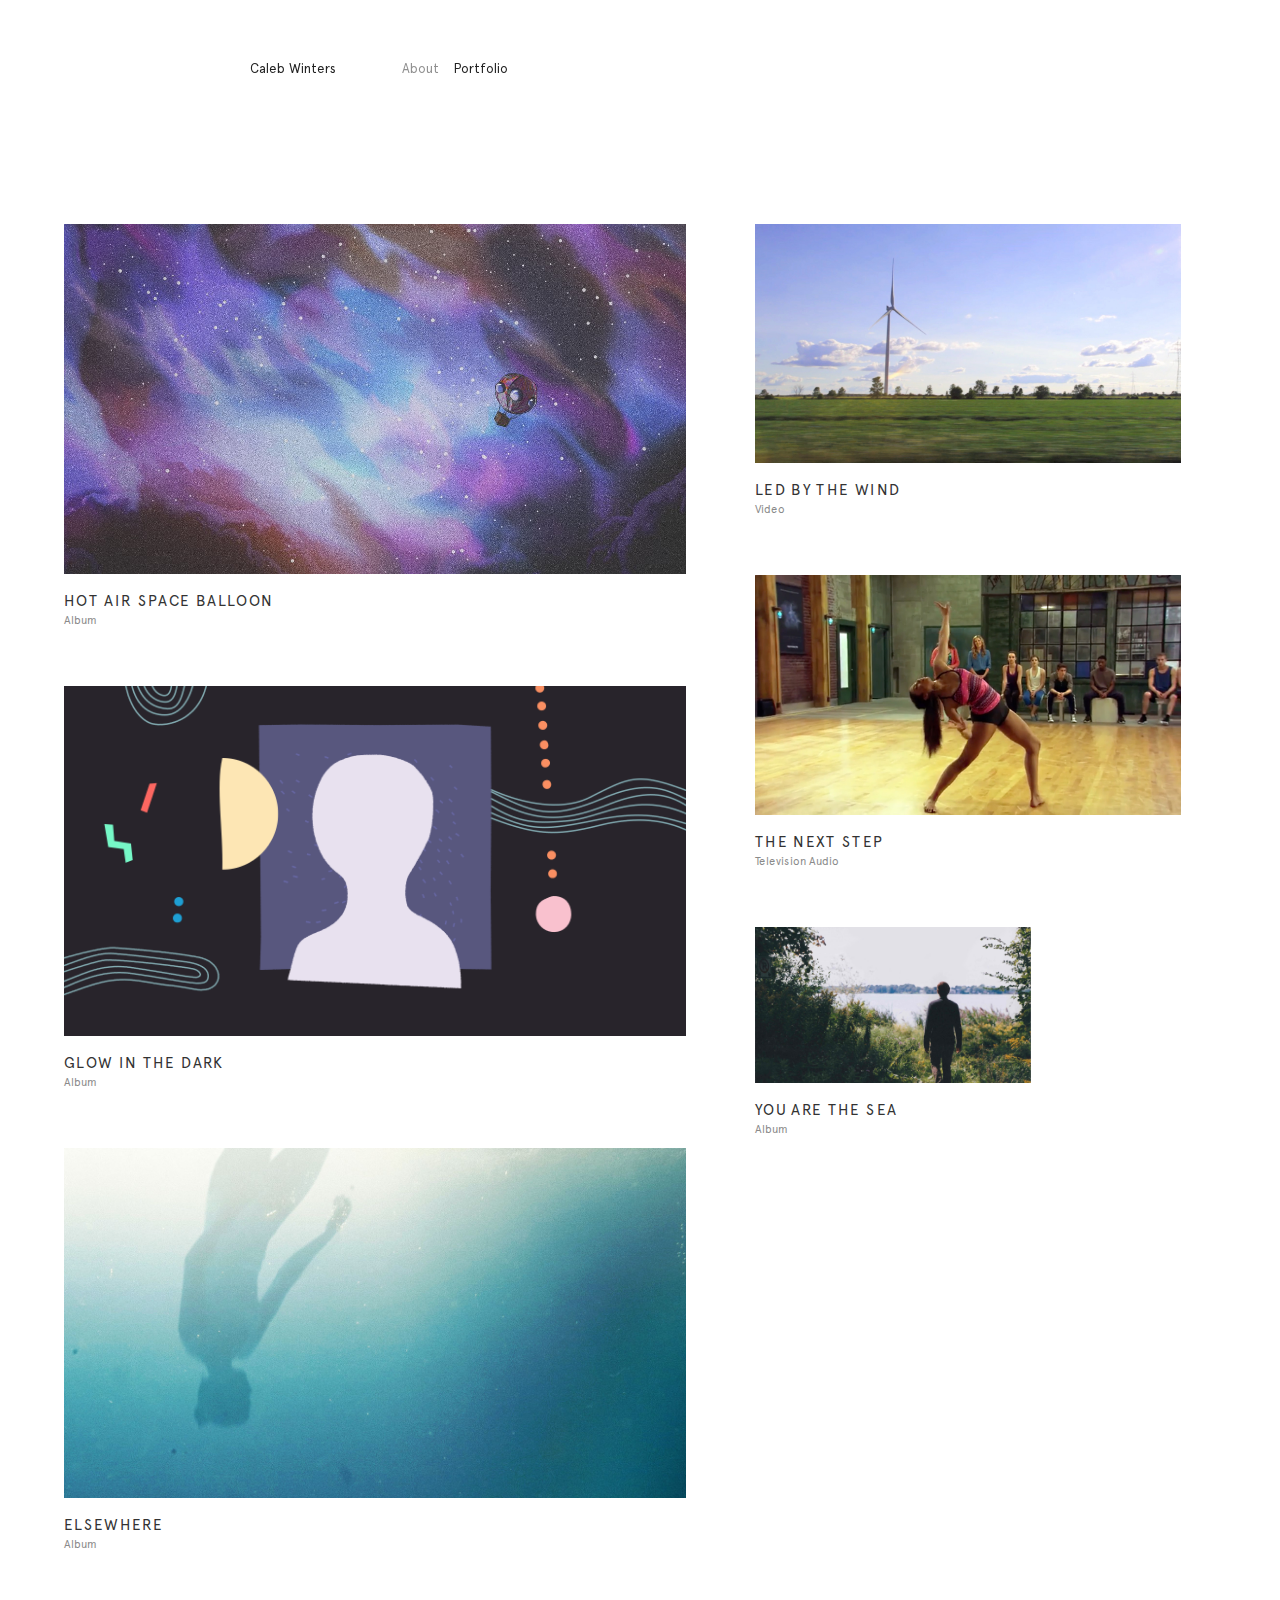
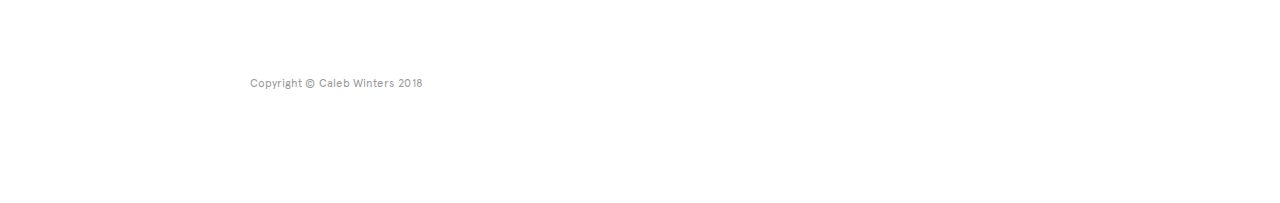
==== commit ad556753: "Update to add Hot Air Space Balloon" ====
--- a/index.html
+++ b/index.html
@@ -19,21 +19,6 @@
 	<![endif]-->
 
 	<script src="/js/modernizr.js"></script>
-	<script type="text/javascript">
-	var html = document.getElementsByTagName('html')[0];
-	html.className += '  wf-loading';
-	setTimeout(function() { html.className = html.className.replace(' wf-loading', '');}, 4000);
-	WebFontConfig = { fontdeck: { id: '41687' } };
-	(function() {
-		var wf = document.createElement('script');
-		wf.src = ('https:' == document.location.protocol ? 'https' : 'http') +
-		'://ajax.googleapis.com/ajax/libs/webfont/1/webfont.js';
-		wf.type = 'text/javascript';
-		wf.async = 'true';
-		var s = document.getElementsByTagName('script')[0];
-		s.parentNode.insertBefore(wf, s);
-	})();
-	</script>
 	<script>
 	window.analytics||(window.analytics=[]),window.analytics.methods=["identify","track","trackLink","trackForm","trackClick","trackSubmit","page","pageview","ab","alias","ready","group","on","once","off"],window.analytics.factory=function(t){return function(){var a=Array.prototype.slice.call(arguments);return a.unshift(t),window.analytics.push(a),window.analytics}};for(var i=0;i<window.analytics.methods.length;i++){var method=window.analytics.methods[i];window.analytics[method]=window.analytics.factory(method)}window.analytics.load=function(t){var a=document.createElement("script");a.type="text/javascript",a.async=!0,a.src=("https:"===document.location.protocol?"https://":"http://")+"d2dq2ahtl5zl1z.cloudfront.net/analytics.js/v1/"+t+"/analytics.min.js";var n=document.getElementsByTagName("script")[0];n.parentNode.insertBefore(a,n)},window.analytics.SNIPPET_VERSION="2.0.8",
 	window.analytics.load("pyxj7vulhv");
@@ -76,7 +61,7 @@
 							</p>
 						</div>
 						<a href="http://rosszurowski.com/" class="small credit" target="_blank">Site by Ross Zurowski</a>
-						<p class="small">Copyright &copy; Caleb Winters 2015</p>
+						<p class="small">Copyright &copy; Caleb Winters 2018</p>
 					</section>
 				</article>
 			</div>
@@ -86,6 +71,11 @@
 				<div class="wrap hidden">
 					<div class="grid-sizer"></div>
 					<div class="gutter-sizer"></div>
+					<a href="/hot-air-space-balloon/" class="full">
+						<div class="thumb"><img src="/hot-air-space-balloon/thumb.jpg" /><span class="play-icon"></span></div>
+						<h3>Hot Air Space Balloon</h3>
+						<h5>Album</h5>
+					</a>
 					<a href="/glow-in-the-dark/" class="full">
 						<div class="thumb"><img src="/glow-in-the-dark/thumb.png" /><span class="play-icon"></span></div>
 						<h3>Glow in the Dark</h3>
@@ -115,7 +105,7 @@
 			</div>
 			<footer>
 				<div class="wrap">
-					<p class="small">Copyright &copy; Caleb Winters 2015</p>
+					<p class="small">Copyright &copy; Caleb Winters 2018</p>
 				</div>
 			</footer>
 		</section>
--- a/css/styles.min.css
+++ b/css/styles.min.css
@@ -1 +1,9 @@
-article,aside,details,figcaption,figure,footer,header,hgroup,main,nav,section,summary{display:block}audio,canvas,video{display:inline-block}audio:not([controls]){display:none;height:0}[hidden]{display:none}html{font-family:sans-serif;-webkit-text-size-adjust:100%;-ms-text-size-adjust:100%}body{margin:0}a:focus{outline:none}a:active,a:hover{outline:0}h1{margin:.67em 0}abbr[title]{border-bottom:1px dotted}b,strong{font-weight:700}dfn{font-style:italic}hr{box-sizing:content-box;height:0}mark{background:#ff0;color:#000}code,kbd,pre,samp{font-family:monospace,serif;font-size:1em}pre{white-space:pre-wrap}q{quotes:"\201C" "\201D" "\2018" "\2019"}small{font-size:80%}sub,sup{position:relative;font-size:75%;line-height:0;vertical-align:baseline}sup{top:-.5em}sub{bottom:-.25em}img{border:0}svg:not(:root){overflow:hidden}figure{margin:0}fieldset{border:1px solid silver;margin:0 2px;padding:.35em .625em .75em}legend{border:0;padding:0}button,input,select,textarea{margin:0;font-family:inherit;font-size:100%}button,input{line-height:normal}button,select{text-transform:none}button,html input[type="button"],input[type="reset"],input[type="submit"]{cursor:pointer;-webkit-appearance:none;-moz-appearance:none;-ms-appearance:none;appearance:none}button[disabled],html input[disabled]{cursor:default}input[type="checkbox"],input[type="radio"]{box-sizing:border-box;padding:0}input[type="search"]{box-sizing:content-box;-webkit-appearance:textfield}input[type="search"]::-webkit-search-cancel-button,input[type="search"]::-webkit-search-decoration{-webkit-appearance:none}button::-moz-focus-inner,input::-moz-focus-inner{border:0;padding:0}textarea{overflow:auto;vertical-align:top}table{border-spacing:0;border-collapse:collapse}*{box-sizing:border-box}.group:after,.project header:after,.project .content:after,.wrap:after{display:block;visibility:hidden;clear:both;height:0;content:"."}html{background:#fff;font-size:100%;height:100%}body{position:relative;width:100%;height:100%;color:#777;font:1rem/1.5 "Apercu Regular","Apercu",Arial,sans-serif;font-size-adjust:.508;font-weight:400;font-style:normal;opacity:1;-webkit-transition:opacity 200ms ease;transition:opacity 200ms ease}.container{position:relative;overflow:hidden;min-height:100%}.wrap{margin:0 auto;width:90%;max-width:48.75em}h1,h2,h3,h4,h5,h6{font-weight:500;text-rendering:optimizeLegibility}h1{color:#333;font-size:3em;line-height:1.375}h2{color:#444;font-size:1.5em}h2,h3{margin:0;text-transform:uppercase;letter-spacing:.09em}h3{color:#333;font-size:.9375em}h4{margin:0;color:#777}h5{margin:0;color:#8a8a8a;font-size:.6875em}h6{margin:.8em 0;color:#333;font-size:1em}a{color:inherit;text-decoration:none}.button{border:2px #8be4c2 solid;padding:.6em .9em;color:#64c998;font-size:.75em;letter-spacing:.07em;line-height:1;text-transform:uppercase}.button:hover{color:#fff;background:#8be4c2}p a{border-bottom:2px #777 solid;line-height:1.2}p{font-weight:400;margin:0 0 1em}.small{color:#999;font-size:.7em}.no-wrap{white-space:nowrap}ul{margin:0;list-style:none}img,video{display:block;max-width:100%;height:auto}.wf-loading body{visibility:hidden;opacity:0}.supports-error{display:none;position:fixed;top:0;left:0;right:0;bottom:0;background:#ff5252;padding:12.5% 0;color:#fff;font-size:1.7em;z-index:999}.no-support .supports-error{display:block}.supports-error .wrap{max-width:20em}.supports-error a{color:#861923;border-bottom:.15em #861923 solid}.supports-error p+p{margin-bottom:2em}.supports-error .supports-error-close{font-size:.5em}.supports-error .supports-error-close:after{content:" →";border-bottom:.15em #ff5252 solid}header[role="masthead"]{position:fixed;padding:3.5rem 0;top:0;left:0;right:0;z-index:9}header[role="masthead"] .index-link{opacity:0;pointer-events:none}header[role="masthead"].about-active .index-link,header[role="masthead"].project-active .index-link{display:block;position:fixed;top:3.7rem;right:94%;border-bottom:2px #555 solid;pointer-events:auto;opacity:1;color:#333;font-size:.8125em;-webkit-transition:opacity 200ms ease;transition:opacity 200ms ease}header[role="masthead"].about-active .index-link:hover,header[role="masthead"].project-active .index-link:hover{color:#555;border-bottom-color:#777}header[role="masthead"].about-active .index-link{left:93%;right:auto}header[role="masthead"] .wrap{position:absolute;left:5%;right:5%;width:70%;-webkit-transition:left 800ms cubic-bezier(.19,1,.22,1),right 800ms cubic-bezier(.19,1,.22,1),width 800ms cubic-bezier(.19,1,.22,1);transition:left 800ms cubic-bezier(.19,1,.22,1),right 800ms cubic-bezier(.19,1,.22,1),width 800ms cubic-bezier(.19,1,.22,1)}header[role="masthead"].project-active .wrap{left:9.5%;width:59.5%}header[role="masthead"].about-active .wrap{right:12.5%;width:64%}header[role="masthead"] div a{display:inline-block;margin-right:.9em;color:#222;font-size:.8125em;line-height:1rem;vertical-align:middle;-webkit-transition:opacity 200ms ease,visibility 200ms ease;transition:opacity 200ms ease,visibility 200ms ease}header[role="masthead"] .work-link,header[role="masthead"] .about-link,header[role="masthead"] .project-link{opacity:.5}header[role="masthead"] .name+div{display:inline-block}header[role="masthead"] div .name{margin-right:4.75em}header[role="masthead"] div .project-link{visibility:hidden;pointer-events:none;opacity:0}header[role="masthead"].about-active .name{color:#8be4c2}header[role="masthead"] .work-link:hover,header[role="masthead"] .about-link:hover,header[role="masthead"].index-active .work-link,header[role="masthead"].about-active .about-link,header[role="masthead"].project-active .project-link{visibility:visible;opacity:1}header[role="masthead"] .name:before{content:'About ';visibility:hidden;position:absolute;left:-4.25em;pointer-events:none;margin:0 .5em;text-align:right;opacity:0;-webkit-transition:opacity 200ms ease,visibility 200ms ease;transition:opacity 200ms ease,visibility 200ms ease}header[role="masthead"].about-active .name:before{visibility:visible;opacity:.5}header[role="masthead"] .spinner{position:absolute;top:20%;left:-2em;-webkit-animation:loading-spin .5s infinite linear;animation:loading-spin .5s infinite linear;-webkit-transition:opacity 200ms ease;transition:opacity 200ms ease;opacity:0}header[role="masthead"].index-active.loading .spinner{opacity:1}.page,.project,.index{position:fixed;top:0;bottom:0;left:0;right:0;width:100%;-webkit-transition:-webkit-transform 800ms cubic-bezier(.19,1,.12,1),opacity 400ms ease;transition:transform 800ms cubic-bezier(.19,1,.12,1),opacity 400ms ease}.page.active,.project.active,.index.active{display:block;position:relative}.index.active{z-index:7}.page.active,.project.active{width:77.5%;z-index:8}.page.active{-webkit-transform:translateX(-120%);-ms-transform:translateX(-120%);transform:translateX(-120%)}.project.active{margin-left:auto}.project.active.slide{-webkit-transform:translateX(0);-ms-transform:translateX(0);transform:translateX(0)}.about.active.slide{-webkit-transform:translateX(7.5%);-ms-transform:translateX(7.5%);transform:translateX(7.5%)}.page .wrap{position:relative}.index .fill-wrap,.project .wrap,.not-found .wrap{position:relative;padding-top:14em}.page .wrap{padding-top:14.7em}.index.previous .fill-wrap,.index.next .fill-wrap{cursor:pointer;background:#f2f2f2;-webkit-transition:background-color 1200ms ease;transition:background-color 1200ms ease}.index.previous{-webkit-transform:translateX(-85%);-ms-transform:translateX(-85%);transform:translateX(-85%)}.index.next{-webkit-transform:translateX(85%);-ms-transform:translateX(85%);transform:translateX(85%)}.index.previous .wrap,.index.next .wrap{opacity:.5}.index .fill-wrap{margin:0 auto;width:100%;min-height:100%}.index .fill-wrap .wrap{max-width:none;-webkit-transition:opacity 800ms ease;transition:opacity 800ms ease}.index .fill-wrap .wrap.hidden{opacity:0}.index.active{margin-bottom:4em}.index .grid-sizer{width:6%}.index .gutter-sizer{width:9%}.index a{float:left;width:auto;margin-bottom:5%}.index.previous a,.index.next a{pointer-events:none}.index a .thumb:hover:after{background:rgba(0,0,0,.2)}.index a .thumb:hover .play-icon:after{opacity:1;-webkit-transform:translate(0,0);-ms-transform:translate(0,0);transform:translate(0,0)}.index a:hover h3,.index a:hover h5{opacity:.6}.index a .thumb{position:relative;margin-bottom:1em}.index a .thumb:after{left:0;background:rgba(0,0,0,0);-webkit-transition:background 200ms ease;transition:background 200ms ease}.index a .thumb:after,.index a .play-icon:after{content:' ';position:absolute;top:0;right:0;bottom:0}.index a .play-icon:after{display:block;opacity:0;left:2.75em;margin:auto;background:0 0;border:20px solid transparent;border-width:20px 42px;border-left-color:#fff;width:0;height:0;-webkit-transform:translate(0,5px);-ms-transform:translate(0,5px);transform:translate(0,5px);-webkit-transition:opacity 200ms ease,-webkit-transform 200ms ease;transition:opacity 200ms ease,transform 200ms ease;z-index:99}.index a.full{width:54%}.index a.half{width:37%}.index a.third{width:24%}footer{margin:4em 0}.project{display:none;-webkit-transform:translateX(120%);-ms-transform:translateX(120%);transform:translateX(120%);margin-bottom:8em}.project .wrap{margin:0 auto 0 0}.project .video,.project .audio{margin-bottom:4em}.project header{margin-bottom:3.5em}.project h2{float:left;line-height:1.7rem;width:47%}.project h2:before{content:' ';display:block;margin:0 0 .8rem;background:#f2f2f2;width:3.75rem;height:.35rem}.project header div{float:left;margin:0 5% 0 7%;width:38%}.project h4{float:left;margin:0 2em 1em 0;font-weight:500;line-height:1.2rem;vertical-align:bottom}.project h4:before{content:' ';display:block;margin:0 0 1.25rem;background:#f2f2f2;width:2.5rem;height:.35rem}.project .content{margin-bottom:2em}.project .content .description{float:left;width:47%;font-size:.875rem}.project .copyright{float:left;margin:0 5% 1em 7%;width:38%;color:#999;font-size:.7em}.project .cta{margin:6em 0 8em}.cta a{border-bottom:2px #777 solid}.page{display:none;-webkit-transform:translateX(-50%);-ms-transform:translateX(-50%);transform:translateX(-50%)}.page .content{max-width:30em}.about header[role="masthead"] .index-link{display:block;right:auto;left:93%}.about{margin:0 0 6em}.about .index{background:#f2f2f2;position:absolute;top:0;bottom:0;left:85%;width:100%;overflow:hidden;opacity:.7}.about h1{color:#111;max-width:10em;margin:-.3em 0 0 -3em}.about .mark{display:block;position:absolute;top:49%;left:-12em;z-index:-1}.about .portrait{position:absolute;top:2.2em;left:39%;width:60%;max-width:26em;z-index:-1}.about .contact{margin:4em 0 3em}.about .contact a{float:left;clear:left;margin-bottom:.6em}.video,.audio{background:#000;position:relative;-webkit-user-select:none;-moz-user-select:none;-ms-user-select:none;user-select:none}.video.state-fullscreen{background:#000;max-width:none;width:100%;height:100%;margin:0}.video.state-fullscreen video{position:absolute;top:0;bottom:0;left:0;right:0;margin:auto;min-height:100%;min-width:100%;max-width:none}.video.state-fullscreen:not(.state-controls){cursor:none}.video .meta,.audio .meta{cursor:default;position:absolute;top:0;left:102%;right:-50%;font-size:.8125em;-webkit-transform:rotate(90deg);-ms-transform:rotate(90deg);transform:rotate(90deg);-webkit-transform-origin:left bottom;-ms-transform-origin:left bottom;transform-origin:left bottom}.video.state-fullscreen .meta{display:none}.video video{opacity:1;-webkit-transition:opacity 800ms ease 800ms;transition:opacity 800ms ease 800ms}.video .preview{cursor:pointer;position:absolute;top:0;left:0;right:0;bottom:0;opacity:0;z-index:4;-webkit-transition:opacity 300ms ease 0;transition:opacity 300ms ease 0}.video.state-preview .preview{opacity:1;-webkit-transition-delay:200ms;transition-delay:200ms}.video.state-playing .preview{display:none}.video.state-preview:hover .preview .overlay{background:rgba(0,0,0,.2)}.video.state-preview:not(.state-playing) video{opacity:0;-webkit-transition-delay:0;transition-delay:0}.video .preview .preview-play{position:absolute;top:50%;left:50%;margin:-1.6em 0 0 -1.8em;width:3.6em;height:3.2em;z-index:15;-webkit-transition:opacity 300ms ease;transition:opacity 300ms ease}.video .preview .overlay{position:absolute;top:0;left:0;right:0;bottom:0;background:rgba(0,0,0,.3);-webkit-transition:background 300ms ease;transition:background 300ms ease}.preview .preview-play:before,.controls .play-pause:before{content:' ';display:block;position:relative;top:0;right:1px;background:0 0;border:14px solid transparent;border-width:14px 30px;border-left-color:#fff;width:0;height:0;-webkit-transform:scale(.999);-ms-transform:scale(.999);transform:scale(.999);opacity:1}.preview .preview-play:before{border-width:24px 50px}.controls .play-pause:hover,.video.state-preview:hover .preview-play{opacity:.6}.video.state-playing .controls .play-pause:before,.audio.state-playing .controls .play-pause:before{top:0;right:0;border-width:0 8px;border-left-color:#fff;border-right-color:#fff;width:6px;height:28px}.video .controls,.audio .controls{position:absolute;top:0;left:0;right:0;bottom:0;background:-webkit-linear-gradient(top,rgba(0,0,0,0)0%,rgba(0,0,0,0)75%,rgba(0,0,0,.09)85%,rgba(0,0,0,.31)97%,rgba(0,0,0,.36)100%);background:linear-gradient(to bottom,rgba(0,0,0,0)0%,rgba(0,0,0,0)75%,rgba(0,0,0,.09)85%,rgba(0,0,0,.31)97%,rgba(0,0,0,.36)100%)}.video.hide-control-overlay .controls,.audio.hide-control-overlay .controls{background:0 0}.video .controls{opacity:0;-webkit-transition:opacity 400ms ease 100ms;transition:opacity 400ms ease 100ms}.video.state-controls:not(.state-preview) .controls{opacity:1;-webkit-transition:opacity 400ms ease 0;transition:opacity 400ms ease 0}.controls .play-pause,.controls .progress,.controls .fullscreen{position:absolute;z-index:10}.controls .play-pause{left:2.75em;bottom:1.6em;width:2em;height:1.8em}.controls .progress{left:18%;bottom:1.6em}.controls .fullscreen{right:2.3em;bottom:1.8em}.controls .progress{cursor:pointer;width:72%}.audio .controls .progress{width:82%}.album .controls .progress{width:50%}.controls .progress .current-time,.controls .progress .total-time,.controls .progress .track{display:inline-block;color:#fff;line-height:2em;vertical-align:middle}.controls .progress .current-time,.controls .progress .total-time{font-size:.6875em;font-weight:300;opacity:.3;width:2.8em}.controls .progress .total-time{padding-left:.1em;text-align:center}.controls .track{position:relative;top:-1px;background:rgba(255,255,255,.3);width:80%;height:.25em}.controls .track .playhead{position:absolute;top:0;left:0;bottom:0;width:0;background:rgba(255,255,255,1)}.controls .fullscreen{background:url('/img/fullscreen.svg') no-repeat;width:16px;height:16px;vertical-align:middle}.controls .fullscreen:hover{opacity:.6}.video.state-fullscreen .controls .fullscreen{background-image:url('/img/no-fullscreen.svg')}.controls .playlist{background:rgba(25,25,25,.95);position:absolute;top:0;bottom:0;right:0;width:11.875rem;font-size:.8125em;line-height:2}.controls .playlist nav{position:absolute;left:0;right:0;bottom:0;padding:1em 2em 1.9em;list-style:none;counter-reset:number}.controls .playlist a{position:relative;display:list-item;padding-left:1em;margin-bottom:.5em;opacity:.3;color:#fff;line-height:1.4}.controls .playlist a:hover{opacity:.5}.controls .playlist a.active{opacity:.99}.controls .playlist a:before{counter-increment:number;content:counter(number);display:inline-block;position:absolute;top:.15em;left:-.25em;margin-right:.95em;opacity:.4;font-size:.8em;vertical-align:middle}.controls .playlist a.active:before{opacity:1}.state-playing .controls .playlist a.active:before{content:' ';top:.45em;left:-.3em;margin-right:-.2em;background:0 0;border:3px solid transparent;border-width:3px 6px;border-left-color:#fff;width:0;height:0}@media only screen and (max-width:77em){.about h1{margin-left:-1em;font-size:2.75em}.about .portrait{left:50%;max-width:22em}.about .mark{top:36%;left:50%}}@media only screen and (max-width:60em){header[role="masthead"] .wrap{width:80%}header[role="masthead"].project-active .wrap{left:22.5%;width:59.5%}header[role="masthead"].about-active .wrap{right:22.5%;width:59.5%}header[role="masthead"].about-active .index-link,header[role="masthead"].project-active .index-link{right:90.5%}header[role="masthead"].about-active .index-link{left:90.5%;right:auto}.index.next{-webkit-transform:translateX(83%);-ms-transform:translateX(83%);transform:translateX(83%)}.about h1{margin:4.5em 0 0}.about .portrait{position:absolute;top:8em;left:-3em;width:90%;min-width:28em;max-width:28em}.about .mark{top:19em;left:20em;width:100%;z-index:5}.controls .progress{left:20%}.controls .track{width:70%}}@media only screen and (max-width:45em){.controls .progress{left:23%}.controls .track{width:60%}}@media only screen and (max-width:35em){header[role="masthead"] .wrap{width:90%}header[role="masthead"] .name+div{display:block}header[role="masthead"] .name:before{top:-1.5em;left:0;margin:0}header[role="masthead"].project-active .wrap{left:7.5%;width:87.5%}header[role="masthead"].about-active .wrap{right:7.5%;width:87.5%}header[role="masthead"].project-active .index-link,header[role="masthead"].about-active .index-link{display:none}.index.previous,.index.next{padding:0}.index.previous{-webkit-transform:translateX(-97.5%);-ms-transform:translateX(-97.5%);transform:translateX(-97.5%)}.index.next{-webkit-transform:translateX(97.5%);-ms-transform:translateX(97.5%);transform:translateX(97.5%)}.about.active,.project.active{width:92.5%}.page .wrap,.index .wrap,.project .wrap,.not-found .wrap{padding-top:10em}.index a{text-align:center;margin-bottom:0}.index a .thumb{margin-bottom:1.5em}.index a .play-icon:after{left:2em;border-width:15px 32px}.index h3,.index h5{display:none}.index .fill-wrap{width:100%}.about.active.slide{-webkit-transform:translateX(5%);-ms-transform:translateX(5%);transform:translateX(5%)}.about .wrap{margin:0 auto 0 0;width:95%}.about h1{font-size:2.4em;margin:5.5em 0 0}.about .portrait{position:absolute;top:9em;left:-2em;width:80%;min-width:22em;max-width:22em}.about .mark{top:17.5em;left:11.5em;width:100%;z-index:5}.project .wrap{width:95%}.project .content .description{width:100%}.project .copyright{margin:0 0 1em;width:100%}.video .meta,.audio .meta{display:none}.controls .play-pause{left:50%;top:50%;margin:-.6em 0 0 -.8em}.album .controls .play-pause{top:50%;left:29%}.album .controls .progress{left:15%;margin-left:-2em}.controls .playlist{width:9.5rem}}@media only screen and (max-width:25em){.controls .fullscreen{right:.9em;bottom:.8em}.controls .progress{display:none}}@-webkit-keyframes loading-spin{from{-webkit-transform:rotate(0);transform:rotate(0)}to{-webkit-transform:rotate(360deg);transform:rotate(360deg)}}@keyframes loading-spin{from{-webkit-transform:rotate(0);transform:rotate(0)}to{-webkit-transform:rotate(360deg);transform:rotate(360deg)}}+@font-face {
+  font-family: 'Apercu Regular';
+  font-weight: normal;
+  src:
+    url('./Apercu-Regular.woff2') format('woff2'),
+    url('./Apercu-Regular.woff') format('woff');
+}
+
+article,aside,details,figcaption,figure,footer,header,hgroup,main,nav,section,summary{display:block}audio,canvas,video{display:inline-block}audio:not([controls]){display:none;height:0}[hidden]{display:none}html{font-family:sans-serif;-webkit-text-size-adjust:100%;-ms-text-size-adjust:100%}body{margin:0}a:focus{outline:none}a:active,a:hover{outline:0}h1{margin:.67em 0}abbr[title]{border-bottom:1px dotted}b,strong{font-weight:700}dfn{font-style:italic}hr{box-sizing:content-box;height:0}mark{background:#ff0;color:#000}code,kbd,pre,samp{font-family:monospace,serif;font-size:1em}pre{white-space:pre-wrap}q{quotes:"\201C" "\201D" "\2018" "\2019"}small{font-size:80%}sub,sup{position:relative;font-size:75%;line-height:0;vertical-align:baseline}sup{top:-.5em}sub{bottom:-.25em}img{border:0}svg:not(:root){overflow:hidden}figure{margin:0}fieldset{border:1px solid silver;margin:0 2px;padding:.35em .625em .75em}legend{border:0;padding:0}button,input,select,textarea{margin:0;font-family:inherit;font-size:100%}button,input{line-height:normal}button,select{text-transform:none}button,html input[type="button"],input[type="reset"],input[type="submit"]{cursor:pointer;-webkit-appearance:none;-moz-appearance:none;-ms-appearance:none;appearance:none}button[disabled],html input[disabled]{cursor:default}input[type="checkbox"],input[type="radio"]{box-sizing:border-box;padding:0}input[type="search"]{box-sizing:content-box;-webkit-appearance:textfield}input[type="search"]::-webkit-search-cancel-button,input[type="search"]::-webkit-search-decoration{-webkit-appearance:none}button::-moz-focus-inner,input::-moz-focus-inner{border:0;padding:0}textarea{overflow:auto;vertical-align:top}table{border-spacing:0;border-collapse:collapse}*{box-sizing:border-box}.group:after,.project header:after,.project .content:after,.wrap:after{display:block;visibility:hidden;clear:both;height:0;content:"."}html{background:#fff;font-size:100%;height:100%}body{position:relative;width:100%;height:100%;color:#777;font:1rem/1.5 "Apercu Regular","Apercu",Arial,sans-serif;font-size-adjust:.508;font-weight:400;font-style:normal;opacity:1;-webkit-transition:opacity 200ms ease;transition:opacity 200ms ease}.container{position:relative;overflow:hidden;min-height:100%}.wrap{margin:0 auto;width:90%;max-width:48.75em}h1,h2,h3,h4,h5,h6{font-weight:500;text-rendering:optimizeLegibility}h1{color:#333;font-size:3em;line-height:1.375}h2{color:#444;font-size:1.5em}h2,h3{margin:0;text-transform:uppercase;letter-spacing:.09em}h3{color:#333;font-size:.9375em}h4{margin:0;color:#777}h5{margin:0;color:#8a8a8a;font-size:.6875em}h6{margin:.8em 0;color:#333;font-size:1em}a{color:inherit;text-decoration:none}.button{border:2px #8be4c2 solid;padding:.6em .9em;color:#64c998;font-size:.75em;letter-spacing:.07em;line-height:1;text-transform:uppercase}.button:hover{color:#fff;background:#8be4c2}p a{border-bottom:2px #777 solid;line-height:1.2}p{font-weight:400;margin:0 0 1em}.small{color:#999;font-size:.7em}.no-wrap{white-space:nowrap}ul{margin:0;list-style:none}img,video{display:block;max-width:100%;height:auto}.wf-loading body{visibility:hidden;opacity:0}.supports-error{display:none;position:fixed;top:0;left:0;right:0;bottom:0;background:#ff5252;padding:12.5% 0;color:#fff;font-size:1.7em;z-index:999}.no-support .supports-error{display:block}.supports-error .wrap{max-width:20em}.supports-error a{color:#861923;border-bottom:.15em #861923 solid}.supports-error p+p{margin-bottom:2em}.supports-error .supports-error-close{font-size:.5em}.supports-error .supports-error-close:after{content:" →";border-bottom:.15em #ff5252 solid}header[role="masthead"]{position:fixed;padding:3.5rem 0;top:0;left:0;right:0;z-index:9}header[role="masthead"] .index-link{opacity:0;pointer-events:none}header[role="masthead"].about-active .index-link,header[role="masthead"].project-active .index-link{display:block;position:fixed;top:3.7rem;right:94%;border-bottom:2px #555 solid;pointer-events:auto;opacity:1;color:#333;font-size:.8125em;-webkit-transition:opacity 200ms ease;transition:opacity 200ms ease}header[role="masthead"].about-active .index-link:hover,header[role="masthead"].project-active .index-link:hover{color:#555;border-bottom-color:#777}header[role="masthead"].about-active .index-link{left:93%;right:auto}header[role="masthead"] .wrap{position:absolute;left:5%;right:5%;width:70%;-webkit-transition:left 800ms cubic-bezier(.19,1,.22,1),right 800ms cubic-bezier(.19,1,.22,1),width 800ms cubic-bezier(.19,1,.22,1);transition:left 800ms cubic-bezier(.19,1,.22,1),right 800ms cubic-bezier(.19,1,.22,1),width 800ms cubic-bezier(.19,1,.22,1)}header[role="masthead"].project-active .wrap{left:9.5%;width:59.5%}header[role="masthead"].about-active .wrap{right:12.5%;width:64%}header[role="masthead"] div a{display:inline-block;margin-right:.9em;color:#222;font-size:.8125em;line-height:1rem;vertical-align:middle;-webkit-transition:opacity 200ms ease,visibility 200ms ease;transition:opacity 200ms ease,visibility 200ms ease}header[role="masthead"] .work-link,header[role="masthead"] .about-link,header[role="masthead"] .project-link{opacity:.5}header[role="masthead"] .name+div{display:inline-block}header[role="masthead"] div .name{margin-right:4.75em}header[role="masthead"] div .project-link{visibility:hidden;pointer-events:none;opacity:0}header[role="masthead"].about-active .name{color:#8be4c2}header[role="masthead"] .work-link:hover,header[role="masthead"] .about-link:hover,header[role="masthead"].index-active .work-link,header[role="masthead"].about-active .about-link,header[role="masthead"].project-active .project-link{visibility:visible;opacity:1}header[role="masthead"] .name:before{content:'About ';visibility:hidden;position:absolute;left:-4.25em;pointer-events:none;margin:0 .5em;text-align:right;opacity:0;-webkit-transition:opacity 200ms ease,visibility 200ms ease;transition:opacity 200ms ease,visibility 200ms ease}header[role="masthead"].about-active .name:before{visibility:visible;opacity:.5}header[role="masthead"] .spinner{position:absolute;top:20%;left:-2em;-webkit-animation:loading-spin .5s infinite linear;animation:loading-spin .5s infinite linear;-webkit-transition:opacity 200ms ease;transition:opacity 200ms ease;opacity:0}header[role="masthead"].index-active.loading .spinner{opacity:1}.page,.project,.index{position:fixed;top:0;bottom:0;left:0;right:0;width:100%;-webkit-transition:-webkit-transform 800ms cubic-bezier(.19,1,.12,1),opacity 400ms ease;transition:transform 800ms cubic-bezier(.19,1,.12,1),opacity 400ms ease}.page.active,.project.active,.index.active{display:block;position:relative}.index.active{z-index:7}.page.active,.project.active{width:77.5%;z-index:8}.page.active{-webkit-transform:translateX(-120%);-ms-transform:translateX(-120%);transform:translateX(-120%)}.project.active{margin-left:auto}.project.active.slide{-webkit-transform:translateX(0);-ms-transform:translateX(0);transform:translateX(0)}.about.active.slide{-webkit-transform:translateX(7.5%);-ms-transform:translateX(7.5%);transform:translateX(7.5%)}.page .wrap{position:relative}.index .fill-wrap,.project .wrap,.not-found .wrap{position:relative;padding-top:14em}.page .wrap{padding-top:14.7em}.index.previous .fill-wrap,.index.next .fill-wrap{cursor:pointer;background:#f2f2f2;-webkit-transition:background-color 1200ms ease;transition:background-color 1200ms ease}.index.previous{-webkit-transform:translateX(-85%);-ms-transform:translateX(-85%);transform:translateX(-85%)}.index.next{-webkit-transform:translateX(85%);-ms-transform:translateX(85%);transform:translateX(85%)}.index.previous .wrap,.index.next .wrap{opacity:.5}.index .fill-wrap{margin:0 auto;width:100%;min-height:100%}.index .fill-wrap .wrap{max-width:none;-webkit-transition:opacity 800ms ease;transition:opacity 800ms ease}.index .fill-wrap .wrap.hidden{opacity:0}.index.active{margin-bottom:4em}.index .grid-sizer{width:6%}.index .gutter-sizer{width:9%}.index a{float:left;width:auto;margin-bottom:5%}.index.previous a,.index.next a{pointer-events:none}.index a .thumb:hover:after{background:rgba(0,0,0,.2)}.index a .thumb:hover .play-icon:after{opacity:1;-webkit-transform:translate(0,0);-ms-transform:translate(0,0);transform:translate(0,0)}.index a:hover h3,.index a:hover h5{opacity:.6}.index a .thumb{position:relative;margin-bottom:1em}.index a .thumb:after{left:0;background:rgba(0,0,0,0);-webkit-transition:background 200ms ease;transition:background 200ms ease}.index a .thumb:after,.index a .play-icon:after{content:' ';position:absolute;top:0;right:0;bottom:0}.index a .play-icon:after{display:block;opacity:0;left:2.75em;margin:auto;background:0 0;border:20px solid transparent;border-width:20px 42px;border-left-color:#fff;width:0;height:0;-webkit-transform:translate(0,5px);-ms-transform:translate(0,5px);transform:translate(0,5px);-webkit-transition:opacity 200ms ease,-webkit-transform 200ms ease;transition:opacity 200ms ease,transform 200ms ease;z-index:99}.index a.full{width:54%}.index a.half{width:37%}.index a.third{width:24%}footer{margin:4em 0}.project{display:none;-webkit-transform:translateX(120%);-ms-transform:translateX(120%);transform:translateX(120%);margin-bottom:8em}.project .wrap{margin:0 auto 0 0}.project .video,.project .audio{margin-bottom:4em}.project header{margin-bottom:3.5em}.project h2{float:left;line-height:1.7rem;width:47%}.project h2:before{content:' ';display:block;margin:0 0 .8rem;background:#f2f2f2;width:3.75rem;height:.35rem}.project header div{float:left;margin:0 5% 0 7%;width:38%}.project h4{float:left;margin:0 2em 1em 0;font-weight:500;line-height:1.2rem;vertical-align:bottom}.project h4:before{content:' ';display:block;margin:0 0 1.25rem;background:#f2f2f2;width:2.5rem;height:.35rem}.project .content{margin-bottom:2em}.project .content .description{float:left;width:47%;font-size:.875rem}.project .copyright{float:left;margin:0 5% 1em 7%;width:38%;color:#999;font-size:.7em}.project .cta{margin:6em 0 8em}.cta a{border-bottom:2px #777 solid}.page{display:none;-webkit-transform:translateX(-50%);-ms-transform:translateX(-50%);transform:translateX(-50%)}.page .content{max-width:30em}.about header[role="masthead"] .index-link{display:block;right:auto;left:93%}.about{margin:0 0 6em}.about .index{background:#f2f2f2;position:absolute;top:0;bottom:0;left:85%;width:100%;overflow:hidden;opacity:.7}.about h1{color:#111;max-width:10em;margin:-.3em 0 0 -3em}.about .mark{display:block;position:absolute;top:49%;left:-12em;z-index:-1}.about .portrait{position:absolute;top:2.2em;left:39%;width:60%;max-width:26em;z-index:-1}.about .contact{margin:4em 0 3em}.about .contact a{float:left;clear:left;margin-bottom:.6em}.video,.audio{background:#000;position:relative;-webkit-user-select:none;-moz-user-select:none;-ms-user-select:none;user-select:none}.video.state-fullscreen{background:#000;max-width:none;width:100%;height:100%;margin:0}.video.state-fullscreen video{position:absolute;top:0;bottom:0;left:0;right:0;margin:auto;min-height:100%;min-width:100%;max-width:none}.video.state-fullscreen:not(.state-controls){cursor:none}.video .meta,.audio .meta{cursor:default;position:absolute;top:0;left:102%;right:-50%;font-size:.8125em;-webkit-transform:rotate(90deg);-ms-transform:rotate(90deg);transform:rotate(90deg);-webkit-transform-origin:left bottom;-ms-transform-origin:left bottom;transform-origin:left bottom}.video.state-fullscreen .meta{display:none}.video video{opacity:1;-webkit-transition:opacity 800ms ease 800ms;transition:opacity 800ms ease 800ms}.video .preview{cursor:pointer;position:absolute;top:0;left:0;right:0;bottom:0;opacity:0;z-index:4;-webkit-transition:opacity 300ms ease 0;transition:opacity 300ms ease 0}.video.state-preview .preview{opacity:1;-webkit-transition-delay:200ms;transition-delay:200ms}.video.state-playing .preview{display:none}.video.state-preview:hover .preview .overlay{background:rgba(0,0,0,.2)}.video.state-preview:not(.state-playing) video{opacity:0;-webkit-transition-delay:0;transition-delay:0}.video .preview .preview-play{position:absolute;top:50%;left:50%;margin:-1.6em 0 0 -1.8em;width:3.6em;height:3.2em;z-index:15;-webkit-transition:opacity 300ms ease;transition:opacity 300ms ease}.video .preview .overlay{position:absolute;top:0;left:0;right:0;bottom:0;background:rgba(0,0,0,.3);-webkit-transition:background 300ms ease;transition:background 300ms ease}.preview .preview-play:before,.controls .play-pause:before{content:' ';display:block;position:relative;top:0;right:1px;background:0 0;border:14px solid transparent;border-width:14px 30px;border-left-color:#fff;width:0;height:0;-webkit-transform:scale(.999);-ms-transform:scale(.999);transform:scale(.999);opacity:1}.preview .preview-play:before{border-width:24px 50px}.controls .play-pause:hover,.video.state-preview:hover .preview-play{opacity:.6}.video.state-playing .controls .play-pause:before,.audio.state-playing .controls .play-pause:before{top:0;right:0;border-width:0 8px;border-left-color:#fff;border-right-color:#fff;width:6px;height:28px}.video .controls,.audio .controls{position:absolute;top:0;left:0;right:0;bottom:0;background:-webkit-linear-gradient(top,rgba(0,0,0,0)0%,rgba(0,0,0,0)75%,rgba(0,0,0,.09)85%,rgba(0,0,0,.31)97%,rgba(0,0,0,.36)100%);background:linear-gradient(to bottom,rgba(0,0,0,0)0%,rgba(0,0,0,0)75%,rgba(0,0,0,.09)85%,rgba(0,0,0,.31)97%,rgba(0,0,0,.36)100%)}.video.hide-control-overlay .controls,.audio.hide-control-overlay .controls{background:0 0}.video .controls{opacity:0;-webkit-transition:opacity 400ms ease 100ms;transition:opacity 400ms ease 100ms}.video.state-controls:not(.state-preview) .controls{opacity:1;-webkit-transition:opacity 400ms ease 0;transition:opacity 400ms ease 0}.controls .play-pause,.controls .progress,.controls .fullscreen{position:absolute;z-index:10}.controls .play-pause{left:2.75em;bottom:1.6em;width:2em;height:1.8em}.controls .progress{left:18%;bottom:1.6em}.controls .fullscreen{right:2.3em;bottom:1.8em}.controls .progress{cursor:pointer;width:72%}.audio .controls .progress{width:82%}.album .controls .progress{width:50%}.controls .progress .current-time,.controls .progress .total-time,.controls .progress .track{display:inline-block;color:#fff;line-height:2em;vertical-align:middle}.controls .progress .current-time,.controls .progress .total-time{font-size:.6875em;font-weight:300;opacity:.3;width:2.8em}.controls .progress .total-time{padding-left:.1em;text-align:center}.controls .track{position:relative;top:-1px;background:rgba(255,255,255,.3);width:80%;height:.25em}.controls .track .playhead{position:absolute;top:0;left:0;bottom:0;width:0;background:rgba(255,255,255,1)}.controls .fullscreen{background:url('/img/fullscreen.svg') no-repeat;width:16px;height:16px;vertical-align:middle}.controls .fullscreen:hover{opacity:.6}.video.state-fullscreen .controls .fullscreen{background-image:url('/img/no-fullscreen.svg')}.controls .playlist{background:rgba(25,25,25,.95);position:absolute;top:0;bottom:0;right:0;width:11.875rem;font-size:.8125em;line-height:2}.controls .playlist nav{position:absolute;left:0;right:0;bottom:0;padding:1em 2em 1.9em;list-style:none;counter-reset:number}.controls .playlist a{position:relative;display:list-item;padding-left:1em;margin-bottom:.5em;opacity:.3;color:#fff;line-height:1.4}.controls .playlist a:hover{opacity:.5}.controls .playlist a.active{opacity:.99}.controls .playlist a:before{counter-increment:number;content:counter(number);display:inline-block;position:absolute;top:.15em;left:-.25em;margin-right:.95em;opacity:.4;font-size:.8em;vertical-align:middle}.controls .playlist a.active:before{opacity:1}.state-playing .controls .playlist a.active:before{content:' ';top:.45em;left:-.3em;margin-right:-.2em;background:0 0;border:3px solid transparent;border-width:3px 6px;border-left-color:#fff;width:0;height:0}@media only screen and (max-width:77em){.about h1{margin-left:-1em;font-size:2.75em}.about .portrait{left:50%;max-width:22em}.about .mark{top:36%;left:50%}}@media only screen and (max-width:60em){header[role="masthead"] .wrap{width:80%}header[role="masthead"].project-active .wrap{left:22.5%;width:59.5%}header[role="masthead"].about-active .wrap{right:22.5%;width:59.5%}header[role="masthead"].about-active .index-link,header[role="masthead"].project-active .index-link{right:90.5%}header[role="masthead"].about-active .index-link{left:90.5%;right:auto}.index.next{-webkit-transform:translateX(83%);-ms-transform:translateX(83%);transform:translateX(83%)}.about h1{margin:4.5em 0 0}.about .portrait{position:absolute;top:8em;left:-3em;width:90%;min-width:28em;max-width:28em}.about .mark{top:19em;left:20em;width:100%;z-index:5}.controls .progress{left:20%}.controls .track{width:70%}}@media only screen and (max-width:45em){.controls .progress{left:23%}.controls .track{width:60%}}@media only screen and (max-width:35em){header[role="masthead"] .wrap{width:90%}header[role="masthead"] .name+div{display:block}header[role="masthead"] .name:before{top:-1.5em;left:0;margin:0}header[role="masthead"].project-active .wrap{left:7.5%;width:87.5%}header[role="masthead"].about-active .wrap{right:7.5%;width:87.5%}header[role="masthead"].project-active .index-link,header[role="masthead"].about-active .index-link{display:none}.index.previous,.index.next{padding:0}.index.previous{-webkit-transform:translateX(-97.5%);-ms-transform:translateX(-97.5%);transform:translateX(-97.5%)}.index.next{-webkit-transform:translateX(97.5%);-ms-transform:translateX(97.5%);transform:translateX(97.5%)}.about.active,.project.active{width:92.5%}.page .wrap,.index .wrap,.project .wrap,.not-found .wrap{padding-top:10em}.index a{text-align:center;margin-bottom:0}.index a .thumb{margin-bottom:1.5em}.index a .play-icon:after{left:2em;border-width:15px 32px}.index h3,.index h5{display:none}.index .fill-wrap{width:100%}.about.active.slide{-webkit-transform:translateX(5%);-ms-transform:translateX(5%);transform:translateX(5%)}.about .wrap{margin:0 auto 0 0;width:95%}.about h1{font-size:2.4em;margin:5.5em 0 0}.about .portrait{position:absolute;top:9em;left:-2em;width:80%;min-width:22em;max-width:22em}.about .mark{top:17.5em;left:11.5em;width:100%;z-index:5}.project .wrap{width:95%}.project .content .description{width:100%}.project .copyright{margin:0 0 1em;width:100%}.video .meta,.audio .meta{display:none}.controls .play-pause{left:50%;top:50%;margin:-.6em 0 0 -.8em}.album .controls .play-pause{top:50%;left:29%}.album .controls .progress{left:15%;margin-left:-2em}.controls .playlist{width:9.5rem}}@media only screen and (max-width:25em){.controls .fullscreen{right:.9em;bottom:.8em}.controls .progress{display:none}}@-webkit-keyframes loading-spin{from{-webkit-transform:rotate(0);transform:rotate(0)}to{-webkit-transform:rotate(360deg);transform:rotate(360deg)}}@keyframes loading-spin{from{-webkit-transform:rotate(0);transform:rotate(0)}to{-webkit-transform:rotate(360deg);transform:rotate(360deg)}}
